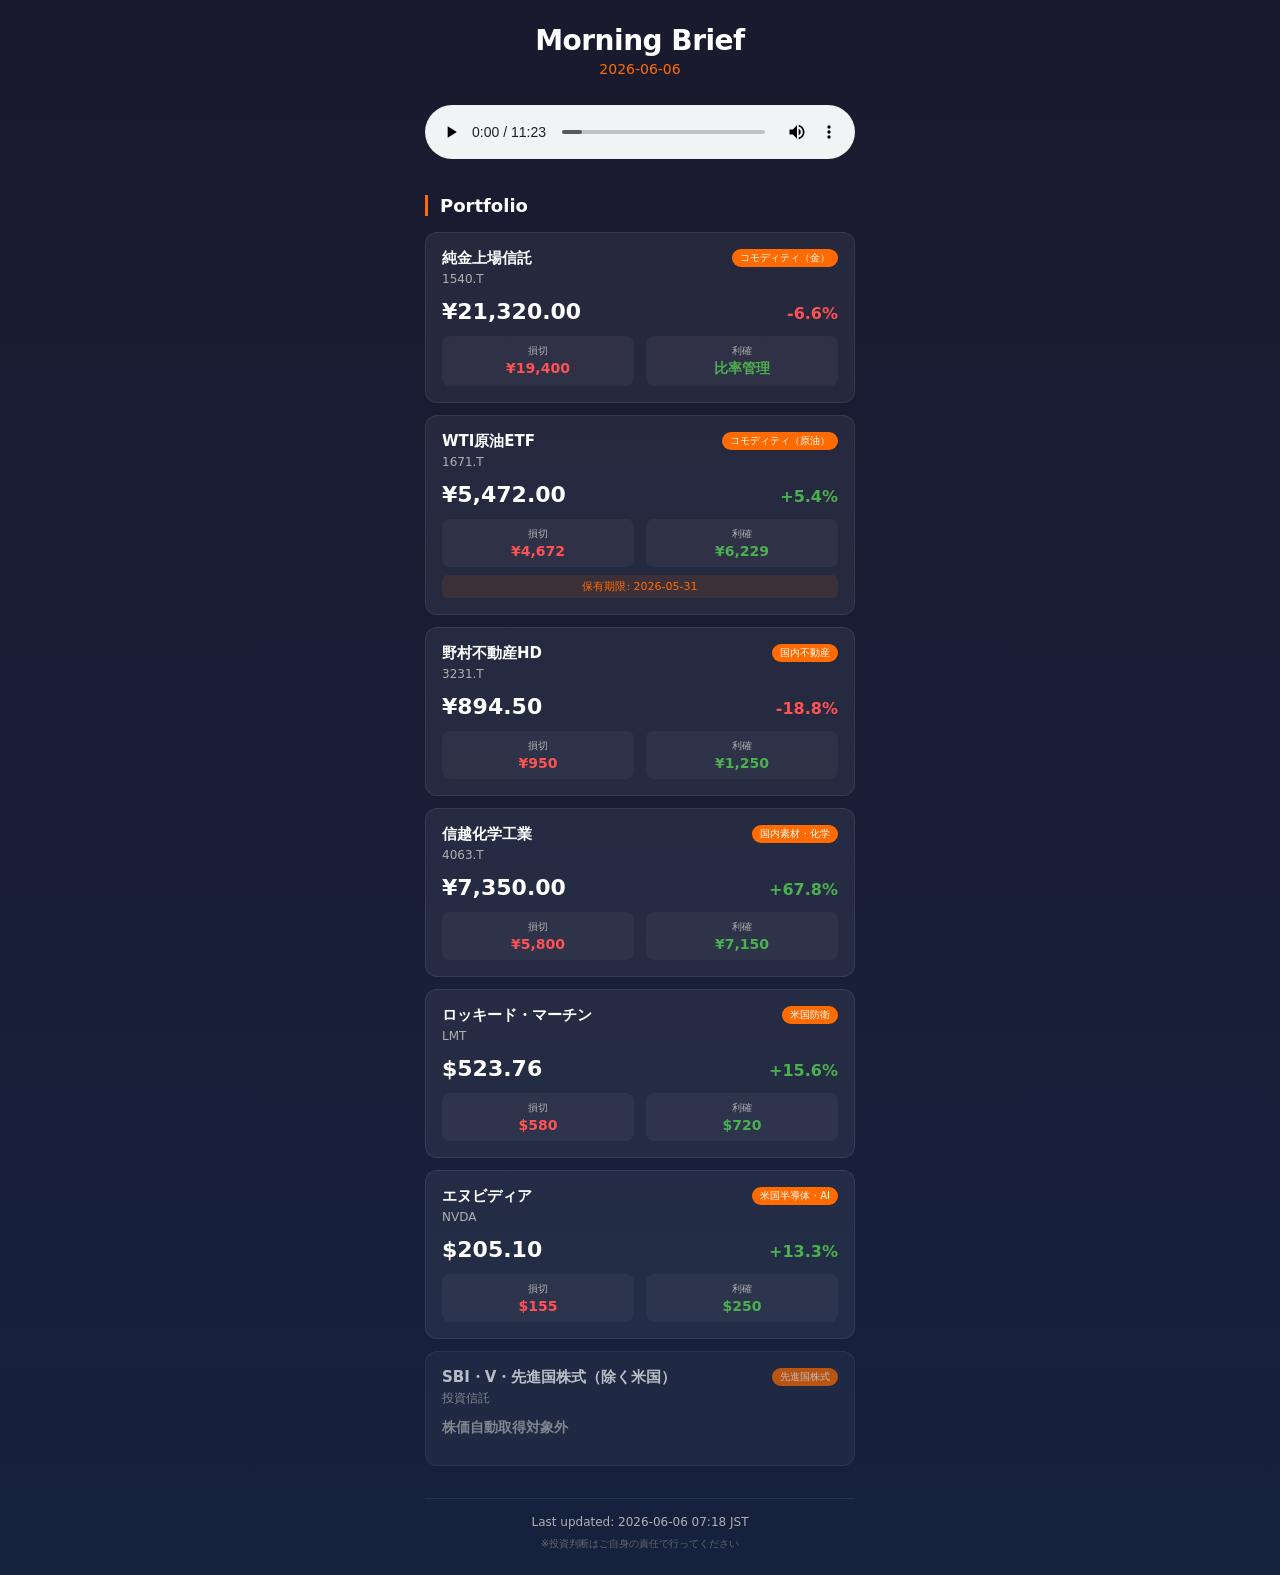
==== docs/index.html @ b2c49608 "🎙️ 2026-06-05 モーニングニュース更新" ====
<!DOCTYPE html>
<html lang="ja">
<head>
<meta charset="UTF-8">
<meta name="viewport" content="width=device-width, initial-scale=1.0, viewport-fit=cover">
<title>Morning Brief - 2026-06-06</title>
<style>
  * { margin:0; padding:0; box-sizing:border-box; }
  body {
    font-family: system-ui, -apple-system, sans-serif;
    background: linear-gradient(180deg, #1A1A2E 0%, #16213E 100%);
    color: #FFFFFF;
    min-height: 100vh;
    padding: env(safe-area-inset-top) 16px env(safe-area-inset-bottom) 16px;
  }
  .container { max-width:430px; margin:0 auto; padding:24px 0; }

  /* Header */
  .header { text-align:center; margin-bottom:28px; }
  .header h1 { font-size:28px; font-weight:700; letter-spacing:-0.5px; }
  .header .date { color:#FF6B00; font-size:14px; margin-top:4px; font-weight:500; }

  /* Audio Player */
  .player-section { margin-bottom:32px; }
  .player-section audio { width:100%; border-radius:12px; }

  /* Portfolio Section */
  .section-title {
    font-size:18px; font-weight:600; margin-bottom:16px;
    padding-left:12px; border-left:3px solid #FF6B00;
  }
  .stock-card {
    background: rgba(255,255,255,0.06);
    border-radius:12px; padding:16px;
    margin-bottom:12px;
    border: 1px solid rgba(255,255,255,0.08);
  }
  .card-header {
    display:flex; justify-content:space-between; align-items:flex-start;
    margin-bottom:12px;
  }
  .stock-name { font-size:15px; font-weight:600; display:block; }
  .ticker { font-size:12px; color:#B0B0B0; }
  .category-badge {
    font-size:10px; background:#FF6B00; color:#fff;
    padding:2px 8px; border-radius:10px; white-space:nowrap;
    font-weight:500;
  }
  .card-body {
    display:flex; justify-content:space-between; align-items:baseline;
    margin-bottom:12px;
  }
  .current-price { font-size:22px; font-weight:700; }
  .pnl { font-size:16px; font-weight:600; }
  .card-lines {
    display:flex; gap:12px;
  }
  .line-item {
    flex:1; background:rgba(255,255,255,0.04);
    border-radius:8px; padding:8px 10px; text-align:center;
  }
  .line-label { display:block; font-size:10px; color:#B0B0B0; margin-bottom:2px; }
  .line-value { display:block; font-size:14px; font-weight:600; }
  .line-value.sl { color:#FF5252; }
  .line-value.tp { color:#4CAF50; }
  .hold-limit {
    margin-top:8px; font-size:11px; color:#FF6B00;
    background:rgba(255,107,0,0.1); border-radius:6px;
    padding:4px 8px; text-align:center;
  }
  .fund-card { opacity:0.7; }

  /* Footer */
  .footer {
    text-align:center; margin-top:32px; padding-top:16px;
    border-top:1px solid rgba(255,255,255,0.08);
  }
  .footer .updated { font-size:12px; color:#B0B0B0; }
  .footer .disclaimer { font-size:10px; color:#666; margin-top:8px; }
</style>
</head>
<body>
<div class="container">
  <div class="header">
    <h1>Morning Brief</h1>
    <div class="date">2026-06-06</div>
  </div>

  <div class="player-section">
    <audio controls preload="metadata">
      <source src="podcast.mp3" type="audio/mpeg">
    </audio>
  </div>

  <div class="section-title">Portfolio</div>
  
        <div class="stock-card">
            <div class="card-header">
                <div>
                    <span class="stock-name">純金上場信託</span>
                    <span class="ticker">1540.T</span>
                </div>
                <span class="category-badge">コモディティ（金）</span>
            </div>
            <div class="card-body">
                <div class="current-price">¥21,320.00</div>
                <div class="pnl" style="color:#FF5252">-6.6%</div>
            </div>
            <div class="card-lines">
                <div class="line-item">
                    <span class="line-label">損切</span>
                    <span class="line-value sl">¥19,400</span>
                </div>
                <div class="line-item">
                    <span class="line-label">利確</span>
                    <span class="line-value tp">比率管理</span>
                </div>
            </div>
            
        </div>
        
        <div class="stock-card">
            <div class="card-header">
                <div>
                    <span class="stock-name">WTI原油ETF</span>
                    <span class="ticker">1671.T</span>
                </div>
                <span class="category-badge">コモディティ（原油）</span>
            </div>
            <div class="card-body">
                <div class="current-price">¥5,472.00</div>
                <div class="pnl" style="color:#4CAF50">+5.4%</div>
            </div>
            <div class="card-lines">
                <div class="line-item">
                    <span class="line-label">損切</span>
                    <span class="line-value sl">¥4,672</span>
                </div>
                <div class="line-item">
                    <span class="line-label">利確</span>
                    <span class="line-value tp">¥6,229</span>
                </div>
            </div>
            <div class="hold-limit">保有期限: 2026-05-31</div>
        </div>
        
        <div class="stock-card">
            <div class="card-header">
                <div>
                    <span class="stock-name">野村不動産HD</span>
                    <span class="ticker">3231.T</span>
                </div>
                <span class="category-badge">国内不動産</span>
            </div>
            <div class="card-body">
                <div class="current-price">¥894.50</div>
                <div class="pnl" style="color:#FF5252">-18.8%</div>
            </div>
            <div class="card-lines">
                <div class="line-item">
                    <span class="line-label">損切</span>
                    <span class="line-value sl">¥950</span>
                </div>
                <div class="line-item">
                    <span class="line-label">利確</span>
                    <span class="line-value tp">¥1,250</span>
                </div>
            </div>
            
        </div>
        
        <div class="stock-card">
            <div class="card-header">
                <div>
                    <span class="stock-name">信越化学工業</span>
                    <span class="ticker">4063.T</span>
                </div>
                <span class="category-badge">国内素材・化学</span>
            </div>
            <div class="card-body">
                <div class="current-price">¥7,350.00</div>
                <div class="pnl" style="color:#4CAF50">+67.8%</div>
            </div>
            <div class="card-lines">
                <div class="line-item">
                    <span class="line-label">損切</span>
                    <span class="line-value sl">¥5,800</span>
                </div>
                <div class="line-item">
                    <span class="line-label">利確</span>
                    <span class="line-value tp">¥7,150</span>
                </div>
            </div>
            
        </div>
        
        <div class="stock-card">
            <div class="card-header">
                <div>
                    <span class="stock-name">ロッキード・マーチン</span>
                    <span class="ticker">LMT</span>
                </div>
                <span class="category-badge">米国防衛</span>
            </div>
            <div class="card-body">
                <div class="current-price">$523.76</div>
                <div class="pnl" style="color:#4CAF50">+15.6%</div>
            </div>
            <div class="card-lines">
                <div class="line-item">
                    <span class="line-label">損切</span>
                    <span class="line-value sl">$580</span>
                </div>
                <div class="line-item">
                    <span class="line-label">利確</span>
                    <span class="line-value tp">$720</span>
                </div>
            </div>
            
        </div>
        
        <div class="stock-card">
            <div class="card-header">
                <div>
                    <span class="stock-name">エヌビディア</span>
                    <span class="ticker">NVDA</span>
                </div>
                <span class="category-badge">米国半導体・AI</span>
            </div>
            <div class="card-body">
                <div class="current-price">$205.10</div>
                <div class="pnl" style="color:#4CAF50">+13.3%</div>
            </div>
            <div class="card-lines">
                <div class="line-item">
                    <span class="line-label">損切</span>
                    <span class="line-value sl">$155</span>
                </div>
                <div class="line-item">
                    <span class="line-label">利確</span>
                    <span class="line-value tp">$250</span>
                </div>
            </div>
            
        </div>
        
        <div class="stock-card fund-card">
            <div class="card-header">
                <div>
                    <span class="stock-name">SBI・V・先進国株式（除く米国）</span>
                    <span class="ticker">投資信託</span>
                </div>
                <span class="category-badge">先進国株式</span>
            </div>
            <div class="card-body">
                <div class="current-price" style="font-size:14px;color:#B0B0B0">株価自動取得対象外</div>
            </div>
        </div>
    

  <div class="footer">
    <div class="updated">Last updated: 2026-06-06 07:18 JST</div>
    <div class="disclaimer">※投資判断はご自身の責任で行ってください</div>
  </div>
</div>
</body>
</html>
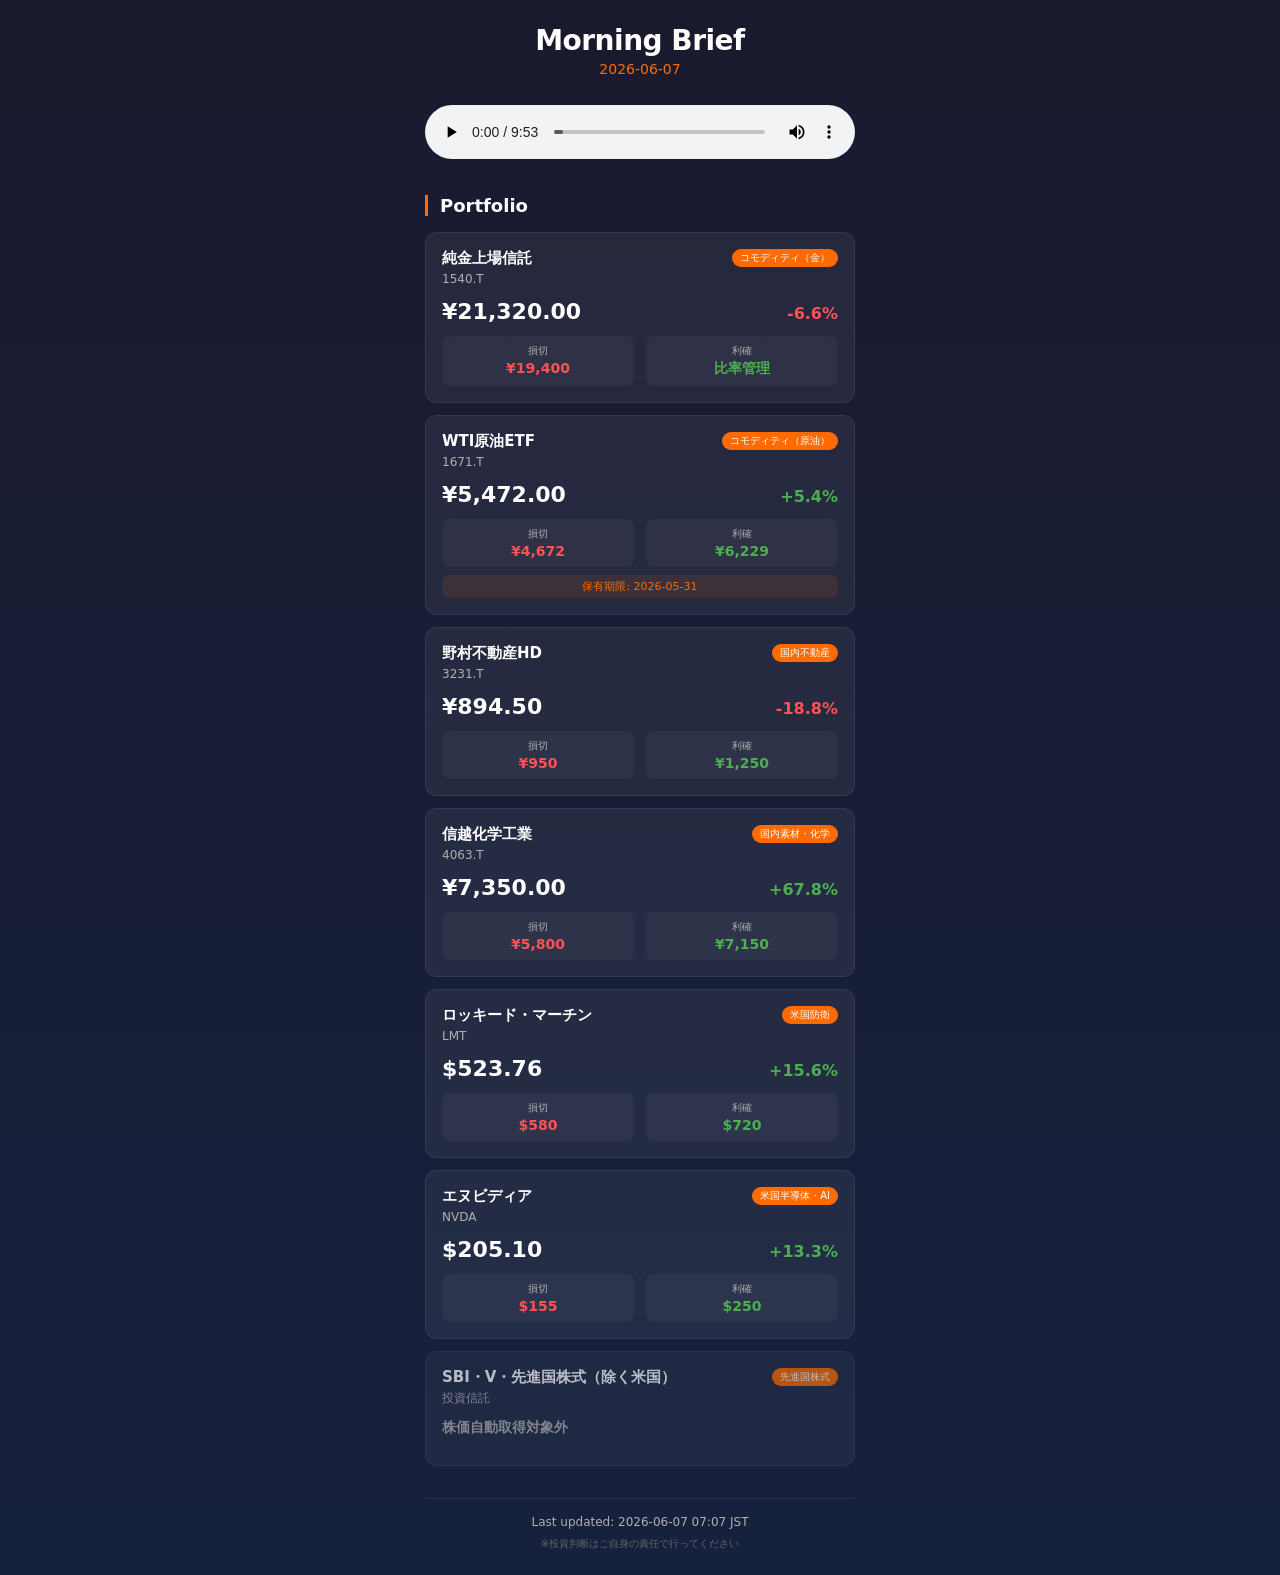
==== commit da9c6d54: "🎙️ 2026-06-06 モーニングニュース更新" ====
--- a/docs/index.html
+++ b/docs/index.html
@@ -3,7 +3,7 @@
 <head>
 <meta charset="UTF-8">
 <meta name="viewport" content="width=device-width, initial-scale=1.0, viewport-fit=cover">
-<title>Morning Brief - 2026-06-06</title>
+<title>Morning Brief - 2026-06-07</title>
 <style>
   * { margin:0; padding:0; box-sizing:border-box; }
   body {
@@ -83,7 +83,7 @@
 <div class="container">
   <div class="header">
     <h1>Morning Brief</h1>
-    <div class="date">2026-06-06</div>
+    <div class="date">2026-06-07</div>
   </div>
 
   <div class="player-section">
@@ -259,7 +259,7 @@
     
 
   <div class="footer">
-    <div class="updated">Last updated: 2026-06-06 07:18 JST</div>
+    <div class="updated">Last updated: 2026-06-07 07:07 JST</div>
     <div class="disclaimer">※投資判断はご自身の責任で行ってください</div>
   </div>
 </div>
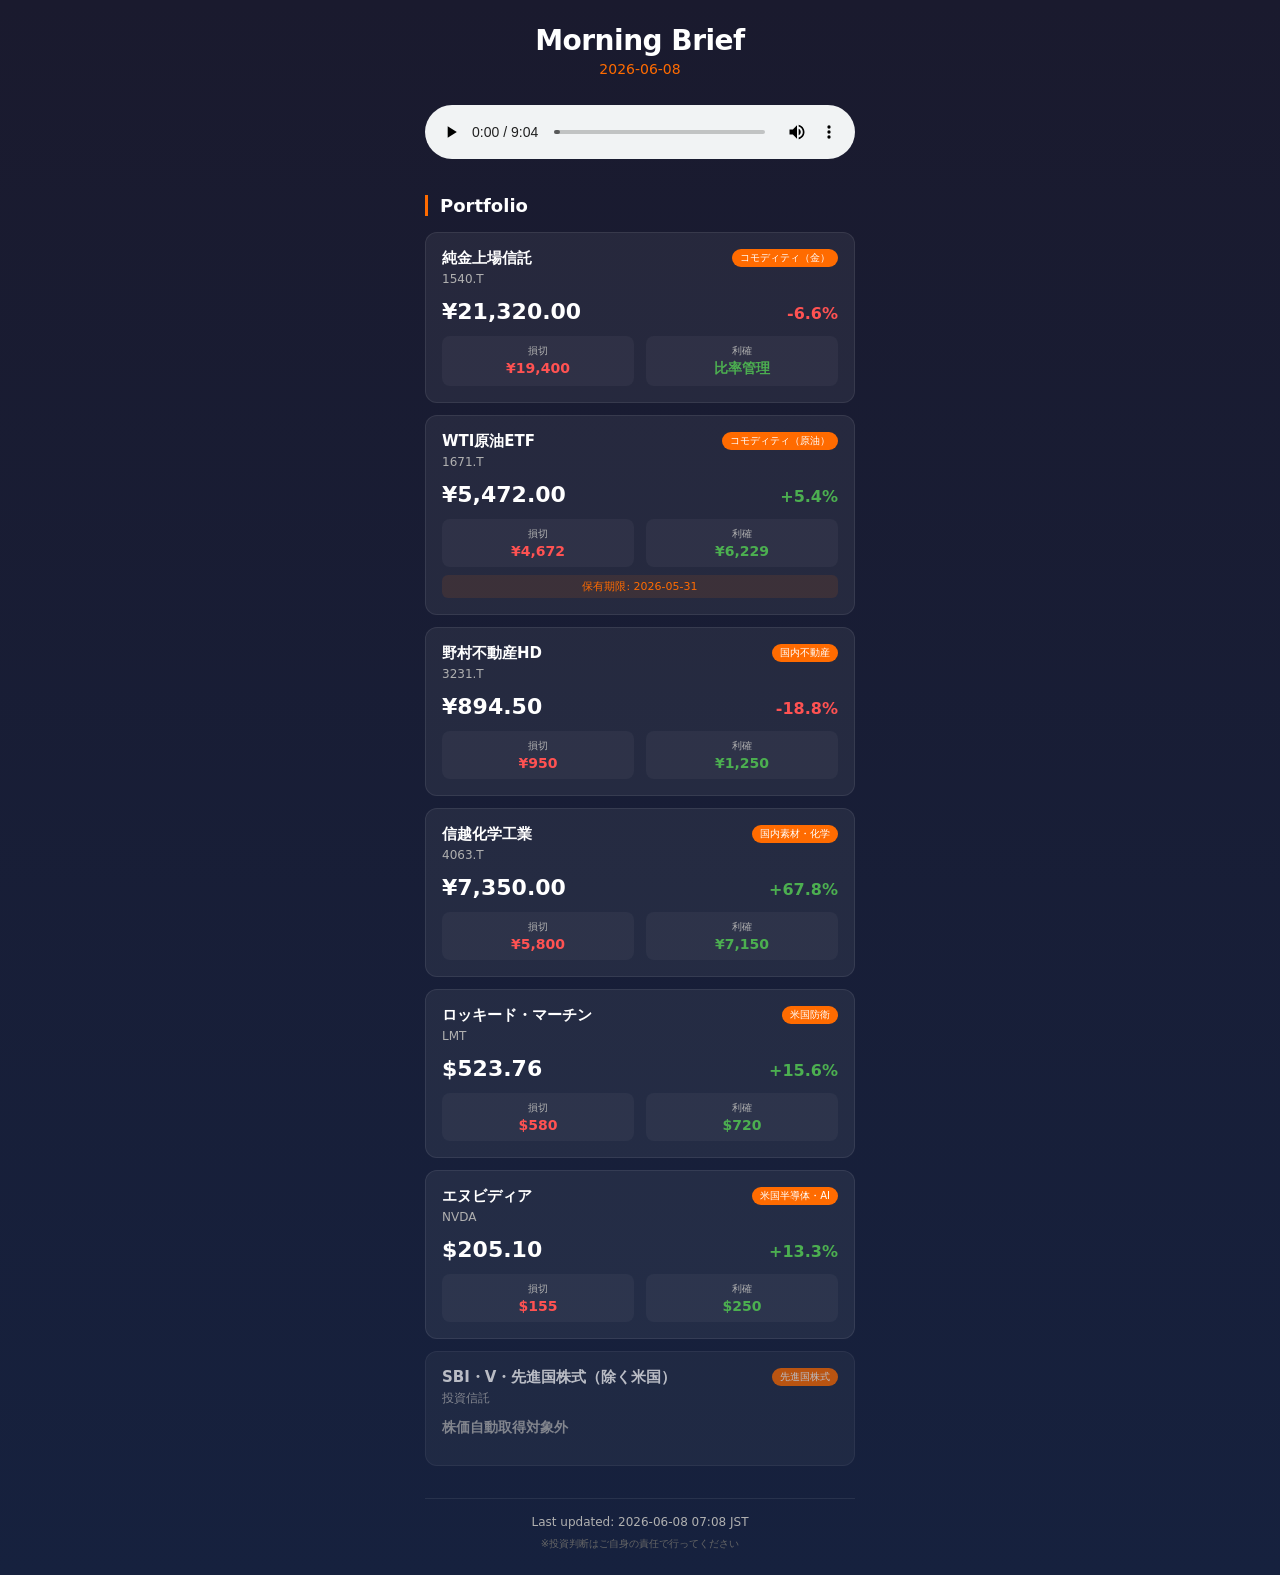
==== commit fb39288a: "🎙️ 2026-06-07 モーニングニュース更新" ====
--- a/docs/index.html
+++ b/docs/index.html
@@ -3,7 +3,7 @@
 <head>
 <meta charset="UTF-8">
 <meta name="viewport" content="width=device-width, initial-scale=1.0, viewport-fit=cover">
-<title>Morning Brief - 2026-06-07</title>
+<title>Morning Brief - 2026-06-08</title>
 <style>
   * { margin:0; padding:0; box-sizing:border-box; }
   body {
@@ -83,7 +83,7 @@
 <div class="container">
   <div class="header">
     <h1>Morning Brief</h1>
-    <div class="date">2026-06-07</div>
+    <div class="date">2026-06-08</div>
   </div>
 
   <div class="player-section">
@@ -259,7 +259,7 @@
     
 
   <div class="footer">
-    <div class="updated">Last updated: 2026-06-07 07:07 JST</div>
+    <div class="updated">Last updated: 2026-06-08 07:08 JST</div>
     <div class="disclaimer">※投資判断はご自身の責任で行ってください</div>
   </div>
 </div>
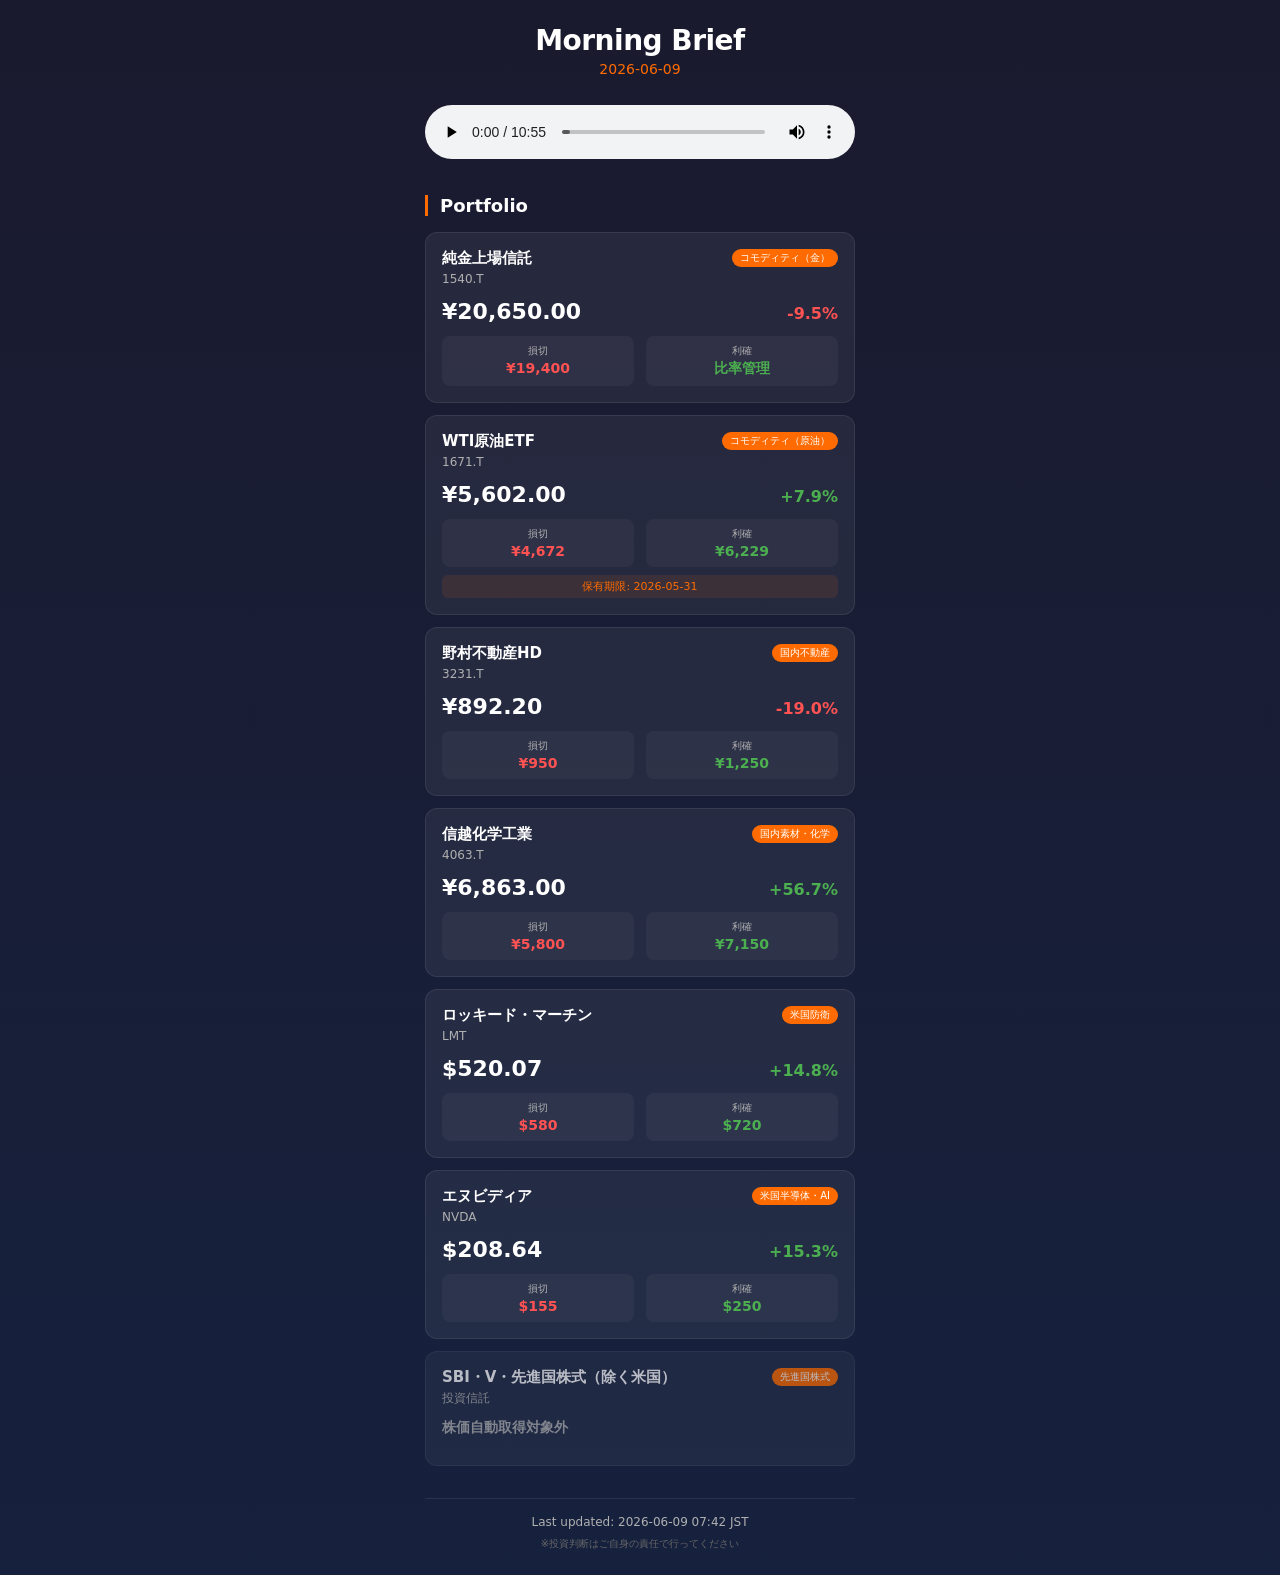
==== commit 26ecada7: "🎙️ 2026-06-08 モーニングニュース更新" ====
--- a/docs/index.html
+++ b/docs/index.html
@@ -3,7 +3,7 @@
 <head>
 <meta charset="UTF-8">
 <meta name="viewport" content="width=device-width, initial-scale=1.0, viewport-fit=cover">
-<title>Morning Brief - 2026-06-08</title>
+<title>Morning Brief - 2026-06-09</title>
 <style>
   * { margin:0; padding:0; box-sizing:border-box; }
   body {
@@ -83,7 +83,7 @@
 <div class="container">
   <div class="header">
     <h1>Morning Brief</h1>
-    <div class="date">2026-06-08</div>
+    <div class="date">2026-06-09</div>
   </div>
 
   <div class="player-section">
@@ -103,8 +103,8 @@
                 <span class="category-badge">コモディティ（金）</span>
             </div>
             <div class="card-body">
-                <div class="current-price">¥21,320.00</div>
-                <div class="pnl" style="color:#FF5252">-6.6%</div>
+                <div class="current-price">¥20,650.00</div>
+                <div class="pnl" style="color:#FF5252">-9.5%</div>
             </div>
             <div class="card-lines">
                 <div class="line-item">
@@ -128,8 +128,8 @@
                 <span class="category-badge">コモディティ（原油）</span>
             </div>
             <div class="card-body">
-                <div class="current-price">¥5,472.00</div>
-                <div class="pnl" style="color:#4CAF50">+5.4%</div>
+                <div class="current-price">¥5,602.00</div>
+                <div class="pnl" style="color:#4CAF50">+7.9%</div>
             </div>
             <div class="card-lines">
                 <div class="line-item">
@@ -153,8 +153,8 @@
                 <span class="category-badge">国内不動産</span>
             </div>
             <div class="card-body">
-                <div class="current-price">¥894.50</div>
-                <div class="pnl" style="color:#FF5252">-18.8%</div>
+                <div class="current-price">¥892.20</div>
+                <div class="pnl" style="color:#FF5252">-19.0%</div>
             </div>
             <div class="card-lines">
                 <div class="line-item">
@@ -178,8 +178,8 @@
                 <span class="category-badge">国内素材・化学</span>
             </div>
             <div class="card-body">
-                <div class="current-price">¥7,350.00</div>
-                <div class="pnl" style="color:#4CAF50">+67.8%</div>
+                <div class="current-price">¥6,863.00</div>
+                <div class="pnl" style="color:#4CAF50">+56.7%</div>
             </div>
             <div class="card-lines">
                 <div class="line-item">
@@ -203,8 +203,8 @@
                 <span class="category-badge">米国防衛</span>
             </div>
             <div class="card-body">
-                <div class="current-price">$523.76</div>
-                <div class="pnl" style="color:#4CAF50">+15.6%</div>
+                <div class="current-price">$520.07</div>
+                <div class="pnl" style="color:#4CAF50">+14.8%</div>
             </div>
             <div class="card-lines">
                 <div class="line-item">
@@ -228,8 +228,8 @@
                 <span class="category-badge">米国半導体・AI</span>
             </div>
             <div class="card-body">
-                <div class="current-price">$205.10</div>
-                <div class="pnl" style="color:#4CAF50">+13.3%</div>
+                <div class="current-price">$208.64</div>
+                <div class="pnl" style="color:#4CAF50">+15.3%</div>
             </div>
             <div class="card-lines">
                 <div class="line-item">
@@ -259,7 +259,7 @@
     
 
   <div class="footer">
-    <div class="updated">Last updated: 2026-06-08 07:08 JST</div>
+    <div class="updated">Last updated: 2026-06-09 07:42 JST</div>
     <div class="disclaimer">※投資判断はご自身の責任で行ってください</div>
   </div>
 </div>
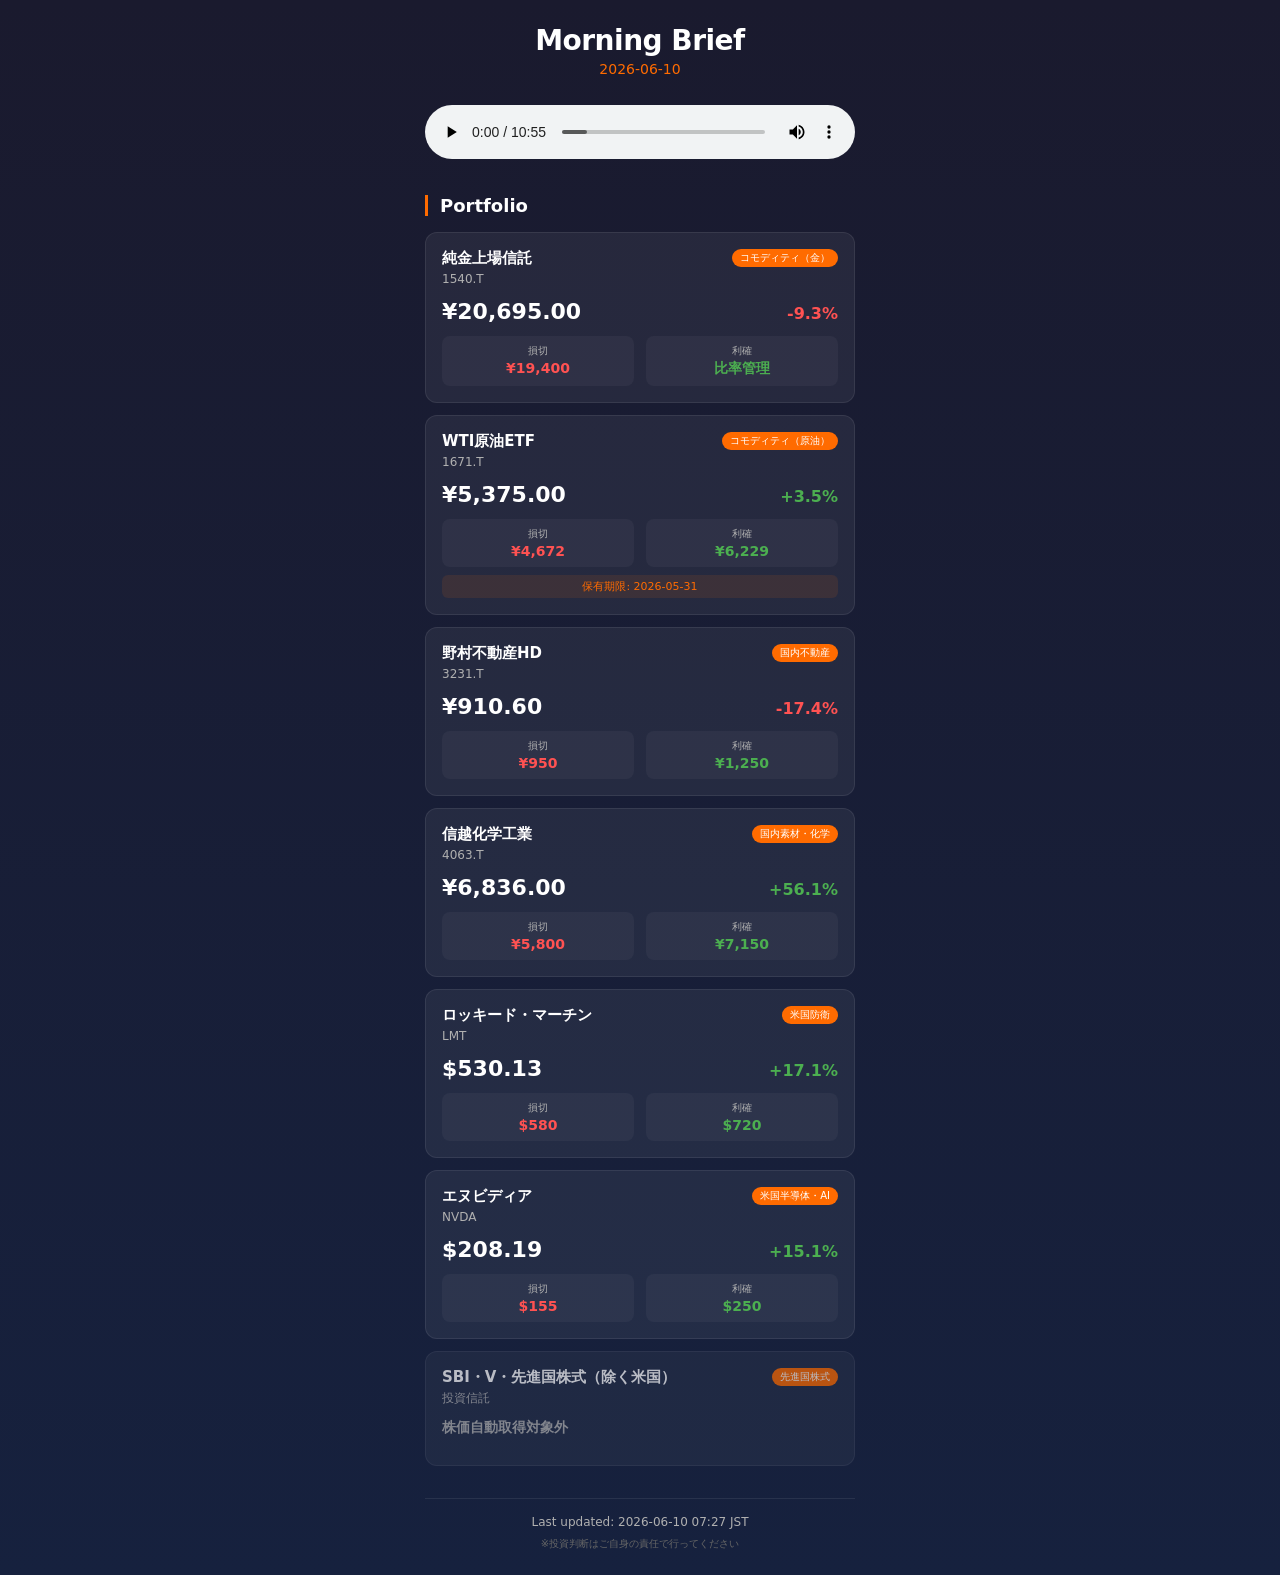
==== commit d1ee382a: "🎙️ 2026-06-09 モーニングニュース更新" ====
--- a/docs/index.html
+++ b/docs/index.html
@@ -3,7 +3,7 @@
 <head>
 <meta charset="UTF-8">
 <meta name="viewport" content="width=device-width, initial-scale=1.0, viewport-fit=cover">
-<title>Morning Brief - 2026-06-09</title>
+<title>Morning Brief - 2026-06-10</title>
 <style>
   * { margin:0; padding:0; box-sizing:border-box; }
   body {
@@ -83,7 +83,7 @@
 <div class="container">
   <div class="header">
     <h1>Morning Brief</h1>
-    <div class="date">2026-06-09</div>
+    <div class="date">2026-06-10</div>
   </div>
 
   <div class="player-section">
@@ -103,8 +103,8 @@
                 <span class="category-badge">コモディティ（金）</span>
             </div>
             <div class="card-body">
-                <div class="current-price">¥20,650.00</div>
-                <div class="pnl" style="color:#FF5252">-9.5%</div>
+                <div class="current-price">¥20,695.00</div>
+                <div class="pnl" style="color:#FF5252">-9.3%</div>
             </div>
             <div class="card-lines">
                 <div class="line-item">
@@ -128,8 +128,8 @@
                 <span class="category-badge">コモディティ（原油）</span>
             </div>
             <div class="card-body">
-                <div class="current-price">¥5,602.00</div>
-                <div class="pnl" style="color:#4CAF50">+7.9%</div>
+                <div class="current-price">¥5,375.00</div>
+                <div class="pnl" style="color:#4CAF50">+3.5%</div>
             </div>
             <div class="card-lines">
                 <div class="line-item">
@@ -153,8 +153,8 @@
                 <span class="category-badge">国内不動産</span>
             </div>
             <div class="card-body">
-                <div class="current-price">¥892.20</div>
-                <div class="pnl" style="color:#FF5252">-19.0%</div>
+                <div class="current-price">¥910.60</div>
+                <div class="pnl" style="color:#FF5252">-17.4%</div>
             </div>
             <div class="card-lines">
                 <div class="line-item">
@@ -178,8 +178,8 @@
                 <span class="category-badge">国内素材・化学</span>
             </div>
             <div class="card-body">
-                <div class="current-price">¥6,863.00</div>
-                <div class="pnl" style="color:#4CAF50">+56.7%</div>
+                <div class="current-price">¥6,836.00</div>
+                <div class="pnl" style="color:#4CAF50">+56.1%</div>
             </div>
             <div class="card-lines">
                 <div class="line-item">
@@ -203,8 +203,8 @@
                 <span class="category-badge">米国防衛</span>
             </div>
             <div class="card-body">
-                <div class="current-price">$520.07</div>
-                <div class="pnl" style="color:#4CAF50">+14.8%</div>
+                <div class="current-price">$530.13</div>
+                <div class="pnl" style="color:#4CAF50">+17.1%</div>
             </div>
             <div class="card-lines">
                 <div class="line-item">
@@ -228,8 +228,8 @@
                 <span class="category-badge">米国半導体・AI</span>
             </div>
             <div class="card-body">
-                <div class="current-price">$208.64</div>
-                <div class="pnl" style="color:#4CAF50">+15.3%</div>
+                <div class="current-price">$208.19</div>
+                <div class="pnl" style="color:#4CAF50">+15.1%</div>
             </div>
             <div class="card-lines">
                 <div class="line-item">
@@ -259,7 +259,7 @@
     
 
   <div class="footer">
-    <div class="updated">Last updated: 2026-06-09 07:42 JST</div>
+    <div class="updated">Last updated: 2026-06-10 07:27 JST</div>
     <div class="disclaimer">※投資判断はご自身の責任で行ってください</div>
   </div>
 </div>
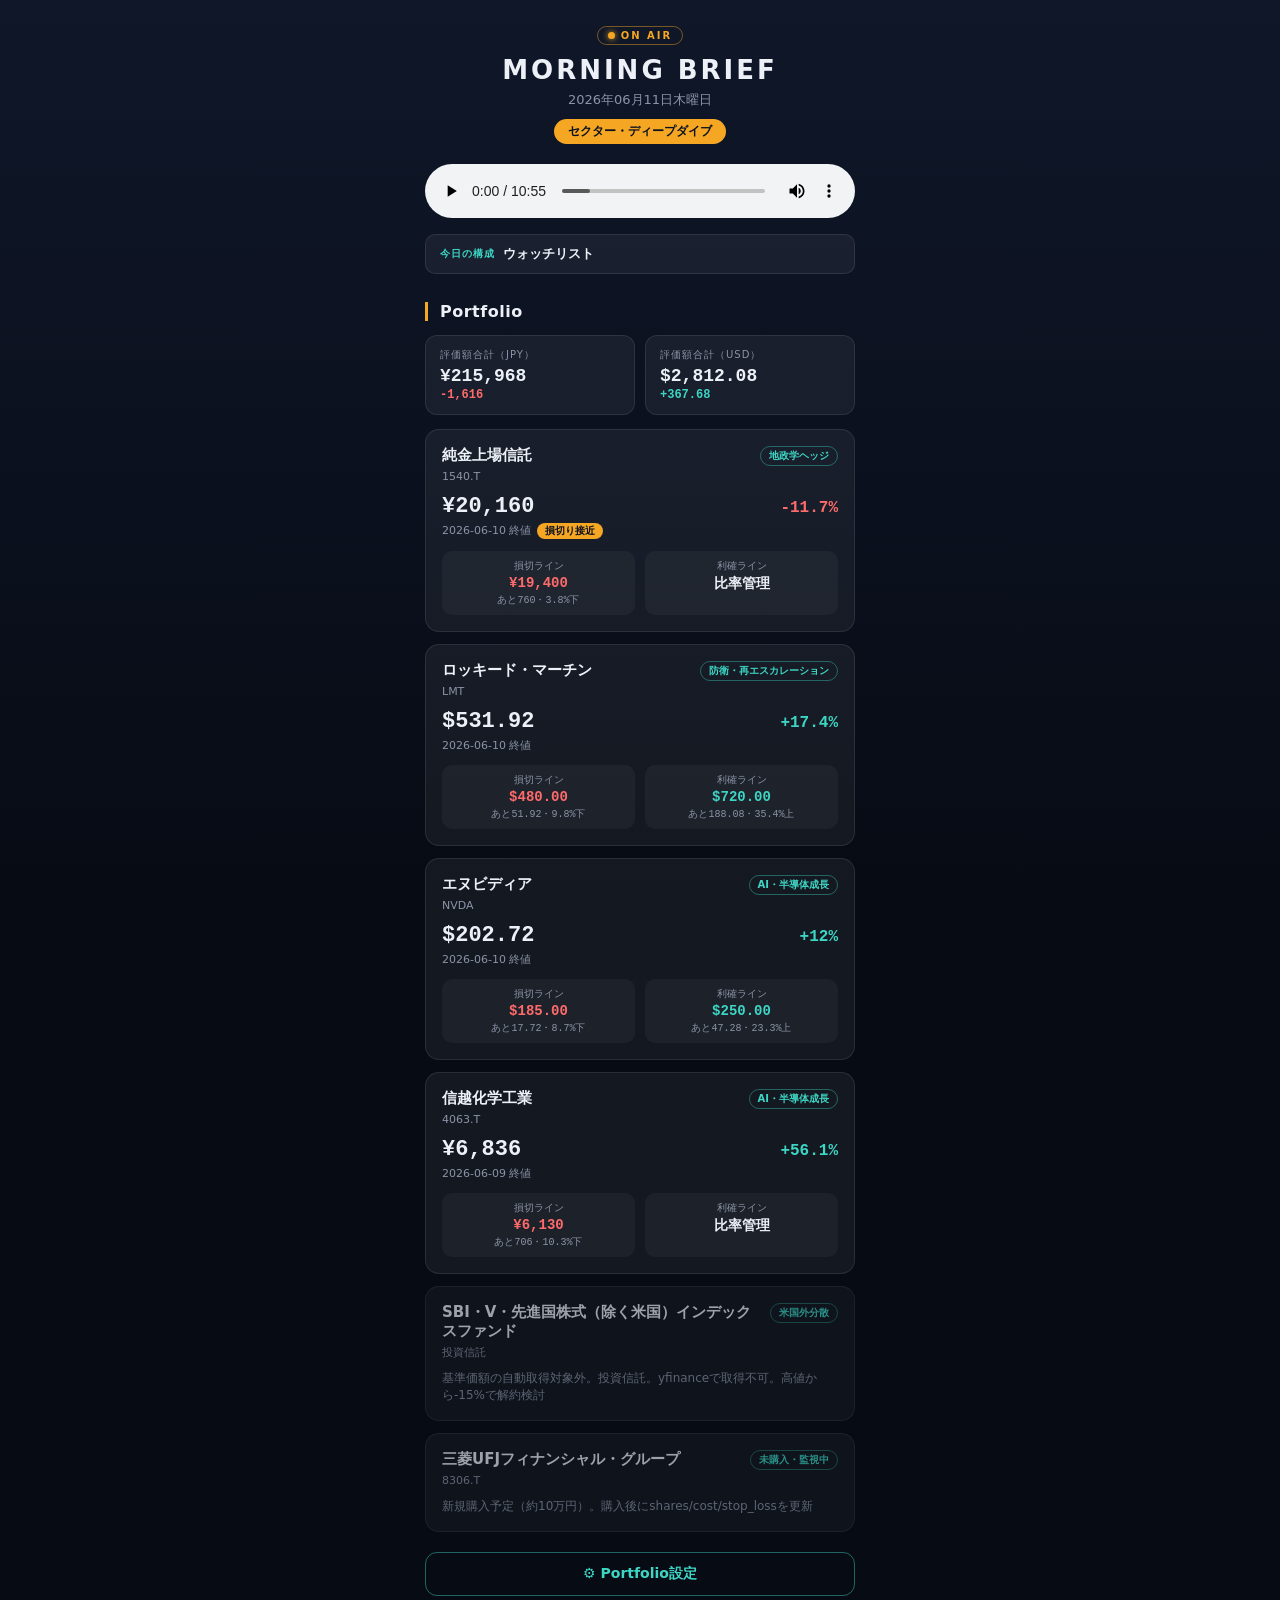
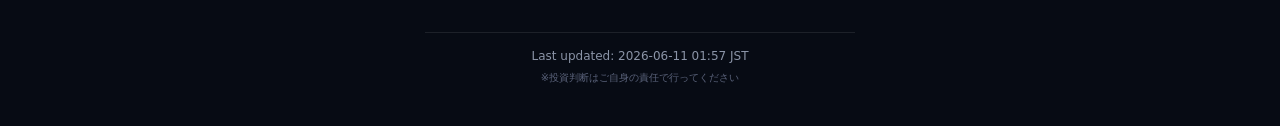
==== commit 7c7bfd99: "v4大規模改修: portfolio.json外部化・価格検証・日替わり構成エンジン・サイト刷新＋編集機能 課題0: ポートフォリオを portfolio.json に外部化（Single Sourc" ====
--- a/docs/index.html
+++ b/docs/index.html
@@ -3,265 +3,40 @@
 <head>
 <meta charset="UTF-8">
 <meta name="viewport" content="width=device-width, initial-scale=1.0, viewport-fit=cover">
-<title>Morning Brief - 2026-06-10</title>
-<style>
-  * { margin:0; padding:0; box-sizing:border-box; }
-  body {
-    font-family: system-ui, -apple-system, sans-serif;
-    background: linear-gradient(180deg, #1A1A2E 0%, #16213E 100%);
-    color: #FFFFFF;
-    min-height: 100vh;
-    padding: env(safe-area-inset-top) 16px env(safe-area-inset-bottom) 16px;
-  }
-  .container { max-width:430px; margin:0 auto; padding:24px 0; }
-
-  /* Header */
-  .header { text-align:center; margin-bottom:28px; }
-  .header h1 { font-size:28px; font-weight:700; letter-spacing:-0.5px; }
-  .header .date { color:#FF6B00; font-size:14px; margin-top:4px; font-weight:500; }
-
-  /* Audio Player */
-  .player-section { margin-bottom:32px; }
-  .player-section audio { width:100%; border-radius:12px; }
-
-  /* Portfolio Section */
-  .section-title {
-    font-size:18px; font-weight:600; margin-bottom:16px;
-    padding-left:12px; border-left:3px solid #FF6B00;
-  }
-  .stock-card {
-    background: rgba(255,255,255,0.06);
-    border-radius:12px; padding:16px;
-    margin-bottom:12px;
-    border: 1px solid rgba(255,255,255,0.08);
-  }
-  .card-header {
-    display:flex; justify-content:space-between; align-items:flex-start;
-    margin-bottom:12px;
-  }
-  .stock-name { font-size:15px; font-weight:600; display:block; }
-  .ticker { font-size:12px; color:#B0B0B0; }
-  .category-badge {
-    font-size:10px; background:#FF6B00; color:#fff;
-    padding:2px 8px; border-radius:10px; white-space:nowrap;
-    font-weight:500;
-  }
-  .card-body {
-    display:flex; justify-content:space-between; align-items:baseline;
-    margin-bottom:12px;
-  }
-  .current-price { font-size:22px; font-weight:700; }
-  .pnl { font-size:16px; font-weight:600; }
-  .card-lines {
-    display:flex; gap:12px;
-  }
-  .line-item {
-    flex:1; background:rgba(255,255,255,0.04);
-    border-radius:8px; padding:8px 10px; text-align:center;
-  }
-  .line-label { display:block; font-size:10px; color:#B0B0B0; margin-bottom:2px; }
-  .line-value { display:block; font-size:14px; font-weight:600; }
-  .line-value.sl { color:#FF5252; }
-  .line-value.tp { color:#4CAF50; }
-  .hold-limit {
-    margin-top:8px; font-size:11px; color:#FF6B00;
-    background:rgba(255,107,0,0.1); border-radius:6px;
-    padding:4px 8px; text-align:center;
-  }
-  .fund-card { opacity:0.7; }
-
-  /* Footer */
-  .footer {
-    text-align:center; margin-top:32px; padding-top:16px;
-    border-top:1px solid rgba(255,255,255,0.08);
-  }
-  .footer .updated { font-size:12px; color:#B0B0B0; }
-  .footer .disclaimer { font-size:10px; color:#666; margin-top:8px; }
-</style>
+<title>Morning Brief</title>
+<link rel="stylesheet" href="style.css">
 </head>
 <body>
 <div class="container">
+
   <div class="header">
+    <div class="onair"><span class="onair-dot"></span>ON AIR</div>
     <h1>Morning Brief</h1>
-    <div class="date">2026-06-10</div>
+    <div class="date" id="date">読み込み中...</div>
+    <div><span class="theme-badge" id="themeBadge"></span></div>
   </div>
 
   <div class="player-section">
-    <audio controls preload="metadata">
-      <source src="podcast.mp3" type="audio/mpeg">
-    </audio>
+    <audio controls preload="metadata" id="player" src="podcast.mp3"></audio>
+  </div>
+
+  <div class="lineup">
+    <span class="label">今日の構成</span>
+    <span class="segment" id="segment">—</span>
   </div>
 
   <div class="section-title">Portfolio</div>
-  
-        <div class="stock-card">
-            <div class="card-header">
-                <div>
-                    <span class="stock-name">純金上場信託</span>
-                    <span class="ticker">1540.T</span>
-                </div>
-                <span class="category-badge">コモディティ（金）</span>
-            </div>
-            <div class="card-body">
-                <div class="current-price">¥20,695.00</div>
-                <div class="pnl" style="color:#FF5252">-9.3%</div>
-            </div>
-            <div class="card-lines">
-                <div class="line-item">
-                    <span class="line-label">損切</span>
-                    <span class="line-value sl">¥19,400</span>
-                </div>
-                <div class="line-item">
-                    <span class="line-label">利確</span>
-                    <span class="line-value tp">比率管理</span>
-                </div>
-            </div>
-            
-        </div>
-        
-        <div class="stock-card">
-            <div class="card-header">
-                <div>
-                    <span class="stock-name">WTI原油ETF</span>
-                    <span class="ticker">1671.T</span>
-                </div>
-                <span class="category-badge">コモディティ（原油）</span>
-            </div>
-            <div class="card-body">
-                <div class="current-price">¥5,375.00</div>
-                <div class="pnl" style="color:#4CAF50">+3.5%</div>
-            </div>
-            <div class="card-lines">
-                <div class="line-item">
-                    <span class="line-label">損切</span>
-                    <span class="line-value sl">¥4,672</span>
-                </div>
-                <div class="line-item">
-                    <span class="line-label">利確</span>
-                    <span class="line-value tp">¥6,229</span>
-                </div>
-            </div>
-            <div class="hold-limit">保有期限: 2026-05-31</div>
-        </div>
-        
-        <div class="stock-card">
-            <div class="card-header">
-                <div>
-                    <span class="stock-name">野村不動産HD</span>
-                    <span class="ticker">3231.T</span>
-                </div>
-                <span class="category-badge">国内不動産</span>
-            </div>
-            <div class="card-body">
-                <div class="current-price">¥910.60</div>
-                <div class="pnl" style="color:#FF5252">-17.4%</div>
-            </div>
-            <div class="card-lines">
-                <div class="line-item">
-                    <span class="line-label">損切</span>
-                    <span class="line-value sl">¥950</span>
-                </div>
-                <div class="line-item">
-                    <span class="line-label">利確</span>
-                    <span class="line-value tp">¥1,250</span>
-                </div>
-            </div>
-            
-        </div>
-        
-        <div class="stock-card">
-            <div class="card-header">
-                <div>
-                    <span class="stock-name">信越化学工業</span>
-                    <span class="ticker">4063.T</span>
-                </div>
-                <span class="category-badge">国内素材・化学</span>
-            </div>
-            <div class="card-body">
-                <div class="current-price">¥6,836.00</div>
-                <div class="pnl" style="color:#4CAF50">+56.1%</div>
-            </div>
-            <div class="card-lines">
-                <div class="line-item">
-                    <span class="line-label">損切</span>
-                    <span class="line-value sl">¥5,800</span>
-                </div>
-                <div class="line-item">
-                    <span class="line-label">利確</span>
-                    <span class="line-value tp">¥7,150</span>
-                </div>
-            </div>
-            
-        </div>
-        
-        <div class="stock-card">
-            <div class="card-header">
-                <div>
-                    <span class="stock-name">ロッキード・マーチン</span>
-                    <span class="ticker">LMT</span>
-                </div>
-                <span class="category-badge">米国防衛</span>
-            </div>
-            <div class="card-body">
-                <div class="current-price">$530.13</div>
-                <div class="pnl" style="color:#4CAF50">+17.1%</div>
-            </div>
-            <div class="card-lines">
-                <div class="line-item">
-                    <span class="line-label">損切</span>
-                    <span class="line-value sl">$580</span>
-                </div>
-                <div class="line-item">
-                    <span class="line-label">利確</span>
-                    <span class="line-value tp">$720</span>
-                </div>
-            </div>
-            
-        </div>
-        
-        <div class="stock-card">
-            <div class="card-header">
-                <div>
-                    <span class="stock-name">エヌビディア</span>
-                    <span class="ticker">NVDA</span>
-                </div>
-                <span class="category-badge">米国半導体・AI</span>
-            </div>
-            <div class="card-body">
-                <div class="current-price">$208.19</div>
-                <div class="pnl" style="color:#4CAF50">+15.1%</div>
-            </div>
-            <div class="card-lines">
-                <div class="line-item">
-                    <span class="line-label">損切</span>
-                    <span class="line-value sl">$155</span>
-                </div>
-                <div class="line-item">
-                    <span class="line-label">利確</span>
-                    <span class="line-value tp">$250</span>
-                </div>
-            </div>
-            
-        </div>
-        
-        <div class="stock-card fund-card">
-            <div class="card-header">
-                <div>
-                    <span class="stock-name">SBI・V・先進国株式（除く米国）</span>
-                    <span class="ticker">投資信託</span>
-                </div>
-                <span class="category-badge">先進国株式</span>
-            </div>
-            <div class="card-body">
-                <div class="current-price" style="font-size:14px;color:#B0B0B0">株価自動取得対象外</div>
-            </div>
-        </div>
-    
+  <div id="summary"></div>
+  <div id="holdings"><div class="fund-note">読み込み中...</div></div>
+
+  <a class="btn" href="settings.html">⚙ Portfolio設定</a>
 
   <div class="footer">
-    <div class="updated">Last updated: 2026-06-10 07:27 JST</div>
+    <div class="updated" id="updated"></div>
     <div class="disclaimer">※投資判断はご自身の責任で行ってください</div>
   </div>
+
 </div>
+<script src="app.js"></script>
 </body>
-</html>+</html>
--- a/docs/style.css
+++ b/docs/style.css
@@ -0,0 +1,191 @@
+/* Morning Brief v4 — 「朝のラジオスタジオ」デザイン */
+:root {
+  --bg-top: #0F1729;
+  --bg-bottom: #070B14;
+  --amber: #F5A623;
+  --teal: #3DD6C4;
+  --coral: #FF6B6B;
+  --text: #EDF1F7;
+  --text-dim: #8B94A7;
+  --card: rgba(255, 255, 255, 0.055);
+  --card-border: rgba(255, 255, 255, 0.09);
+}
+
+* { margin: 0; padding: 0; box-sizing: border-box; }
+
+html { background: var(--bg-bottom); }
+body {
+  font-family: system-ui, -apple-system, "Hiragino Sans", sans-serif;
+  background: linear-gradient(180deg, var(--bg-top) 0%, var(--bg-bottom) 900px);
+  color: var(--text);
+  min-height: 100vh;
+  padding: env(safe-area-inset-top) 16px env(safe-area-inset-bottom) 16px;
+  -webkit-font-smoothing: antialiased;
+}
+
+.container { max-width: 430px; margin: 0 auto; padding: 24px 0 40px; }
+
+.num { font-variant-numeric: tabular-nums; font-family: ui-monospace, "SF Mono", Menlo, monospace; }
+
+/* ===== Header ===== */
+.header { text-align: center; margin-bottom: 8px; }
+.onair {
+  display: inline-flex; align-items: center; gap: 6px;
+  font-size: 10px; font-weight: 700; letter-spacing: 2px;
+  color: var(--amber); text-transform: uppercase;
+  border: 1px solid rgba(245, 166, 35, 0.45);
+  border-radius: 999px; padding: 3px 10px; margin-bottom: 10px;
+}
+.onair-dot {
+  width: 7px; height: 7px; border-radius: 50%;
+  background: var(--amber);
+  box-shadow: 0 0 6px var(--amber);
+  animation: blink 1.6s ease-in-out infinite;
+}
+@keyframes blink {
+  0%, 100% { opacity: 1; }
+  50% { opacity: 0.25; }
+}
+.header h1 {
+  font-size: 26px; font-weight: 800; letter-spacing: 3px;
+  text-transform: uppercase;
+}
+.header .date { color: var(--text-dim); font-size: 13px; margin-top: 6px; }
+.theme-badge {
+  display: inline-block; margin-top: 10px;
+  font-size: 12px; font-weight: 600;
+  color: #0B1020; background: var(--amber);
+  padding: 4px 14px; border-radius: 999px;
+}
+
+/* ===== Player ===== */
+.player-section { margin: 20px 0 12px; }
+.player-section audio { width: 100%; border-radius: 12px; }
+
+/* ===== 今日の構成 ===== */
+.lineup {
+  display: flex; align-items: center; gap: 8px;
+  font-size: 13px; color: var(--text-dim);
+  background: var(--card); border: 1px solid var(--card-border);
+  border-radius: 10px; padding: 10px 14px; margin-bottom: 28px;
+}
+.lineup .label {
+  font-size: 10px; font-weight: 700; color: var(--teal);
+  letter-spacing: 1px; white-space: nowrap;
+}
+.lineup .segment { color: var(--text); font-weight: 600; }
+
+/* ===== Sections ===== */
+.section-title {
+  font-size: 16px; font-weight: 700; margin: 28px 0 14px;
+  padding-left: 12px; border-left: 3px solid var(--amber);
+  letter-spacing: 0.5px;
+}
+
+/* ===== Summary cards ===== */
+.summary-row { display: flex; gap: 10px; margin-bottom: 14px; }
+.summary-card {
+  flex: 1; background: var(--card); border: 1px solid var(--card-border);
+  border-radius: 12px; padding: 12px 14px;
+}
+.summary-card .label { font-size: 10px; color: var(--text-dim); letter-spacing: 1px; margin-bottom: 4px; }
+.summary-card .value { font-size: 18px; font-weight: 700; }
+.summary-card .sub { font-size: 12px; margin-top: 2px; font-weight: 600; }
+
+/* ===== Stock cards ===== */
+.stock-card {
+  background: var(--card); border: 1px solid var(--card-border);
+  border-radius: 14px; padding: 16px; margin-bottom: 12px;
+}
+.card-header { display: flex; justify-content: space-between; align-items: flex-start; gap: 8px; margin-bottom: 10px; }
+.stock-name { font-size: 15px; font-weight: 700; display: block; }
+.ticker { font-size: 11px; color: var(--text-dim); }
+.thesis-tag {
+  font-size: 10px; font-weight: 600; white-space: nowrap;
+  color: var(--teal); border: 1px solid rgba(61, 214, 196, 0.4);
+  padding: 2px 8px; border-radius: 999px;
+}
+.card-body { display: flex; justify-content: space-between; align-items: baseline; margin-bottom: 4px; }
+.current-price { font-size: 22px; font-weight: 700; }
+.pnl { font-size: 16px; font-weight: 700; }
+.pos { color: var(--teal); }
+.neg { color: var(--coral); }
+.as-of { font-size: 11px; color: var(--text-dim); margin-bottom: 12px; }
+.stale-badge {
+  display: inline-block; font-size: 10px; font-weight: 700;
+  color: #0B1020; background: var(--coral);
+  padding: 1px 8px; border-radius: 999px; margin-left: 6px;
+}
+.alert-badge {
+  display: inline-block; font-size: 10px; font-weight: 700;
+  color: #0B1020; background: var(--amber);
+  padding: 1px 8px; border-radius: 999px; margin-left: 6px;
+}
+.card-lines { display: flex; gap: 10px; }
+.line-item {
+  flex: 1; background: rgba(255, 255, 255, 0.04);
+  border-radius: 10px; padding: 8px 10px; text-align: center;
+}
+.line-label { display: block; font-size: 10px; color: var(--text-dim); margin-bottom: 2px; }
+.line-value { display: block; font-size: 14px; font-weight: 700; }
+.line-gap { display: block; font-size: 10px; color: var(--text-dim); margin-top: 2px; }
+.line-value.sl { color: var(--coral); }
+.line-value.tp { color: var(--teal); }
+.fund-card, .excluded-card { opacity: 0.65; }
+.fund-note { font-size: 12px; color: var(--text-dim); }
+
+/* ===== Settings link / buttons ===== */
+.btn {
+  display: inline-block; width: 100%; text-align: center;
+  background: transparent; color: var(--teal);
+  border: 1px solid rgba(61, 214, 196, 0.45); border-radius: 12px;
+  padding: 12px; font-size: 14px; font-weight: 600;
+  text-decoration: none; cursor: pointer; margin-top: 8px;
+}
+.btn.primary { background: var(--amber); color: #0B1020; border-color: var(--amber); }
+.btn.danger { color: var(--coral); border-color: rgba(255, 107, 107, 0.45); }
+.btn.small { width: auto; padding: 6px 14px; font-size: 12px; margin-top: 0; }
+
+/* ===== Settings form ===== */
+.form-card {
+  background: var(--card); border: 1px solid var(--card-border);
+  border-radius: 14px; padding: 16px; margin-bottom: 14px;
+}
+.form-row { margin-bottom: 12px; }
+.form-row label { display: block; font-size: 11px; color: var(--text-dim); margin-bottom: 4px; }
+.form-row input, .form-row select, .form-row textarea {
+  width: 100%; background: rgba(255, 255, 255, 0.06);
+  border: 1px solid var(--card-border); border-radius: 8px;
+  color: var(--text); font-size: 14px; padding: 9px 10px;
+}
+.form-row input:focus, .form-row select:focus, .form-row textarea:focus {
+  outline: none; border-color: var(--teal);
+}
+.form-grid { display: grid; grid-template-columns: 1fr 1fr; gap: 10px; }
+.form-error { color: var(--coral); font-size: 12px; margin-top: 4px; }
+.card-actions { display: flex; gap: 8px; justify-content: flex-end; margin-top: 8px; }
+.holding-meta { font-size: 12px; color: var(--text-dim); margin-top: 4px; }
+
+.notice {
+  font-size: 12px; color: var(--text-dim); line-height: 1.6;
+  background: rgba(245, 166, 35, 0.08); border: 1px solid rgba(245, 166, 35, 0.25);
+  border-radius: 10px; padding: 10px 12px; margin-bottom: 14px;
+}
+.notice strong { color: var(--amber); }
+.status-msg { font-size: 13px; margin: 10px 0; min-height: 18px; }
+.status-msg.ok { color: var(--teal); }
+.status-msg.err { color: var(--coral); }
+
+textarea.json-out {
+  font-family: ui-monospace, Menlo, monospace; font-size: 11px;
+  min-height: 220px; white-space: pre;
+}
+
+/* ===== Footer ===== */
+.footer {
+  text-align: center; margin-top: 36px; padding-top: 16px;
+  border-top: 1px solid var(--card-border);
+}
+.footer .updated { font-size: 12px; color: var(--text-dim); }
+.footer .disclaimer { font-size: 10px; color: #5A627A; margin-top: 8px; }
+.footer a { color: var(--teal); text-decoration: none; }
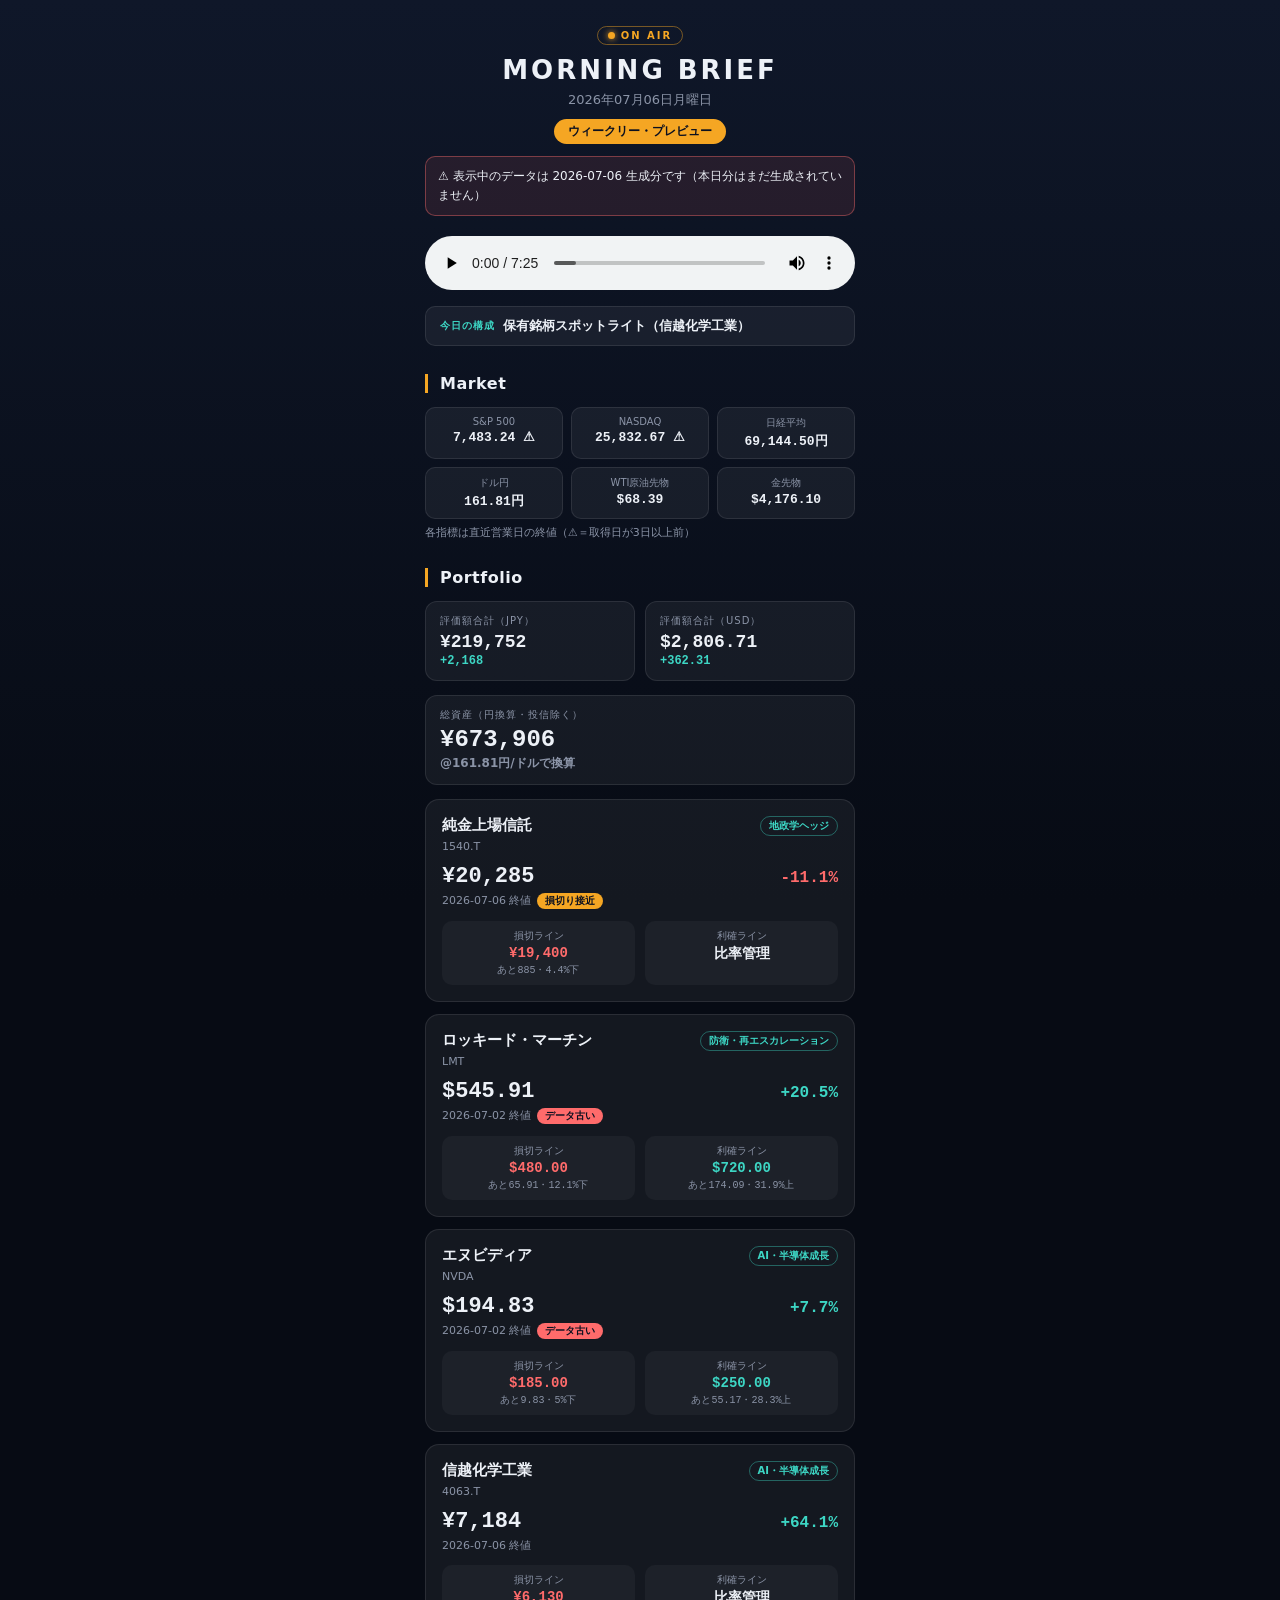
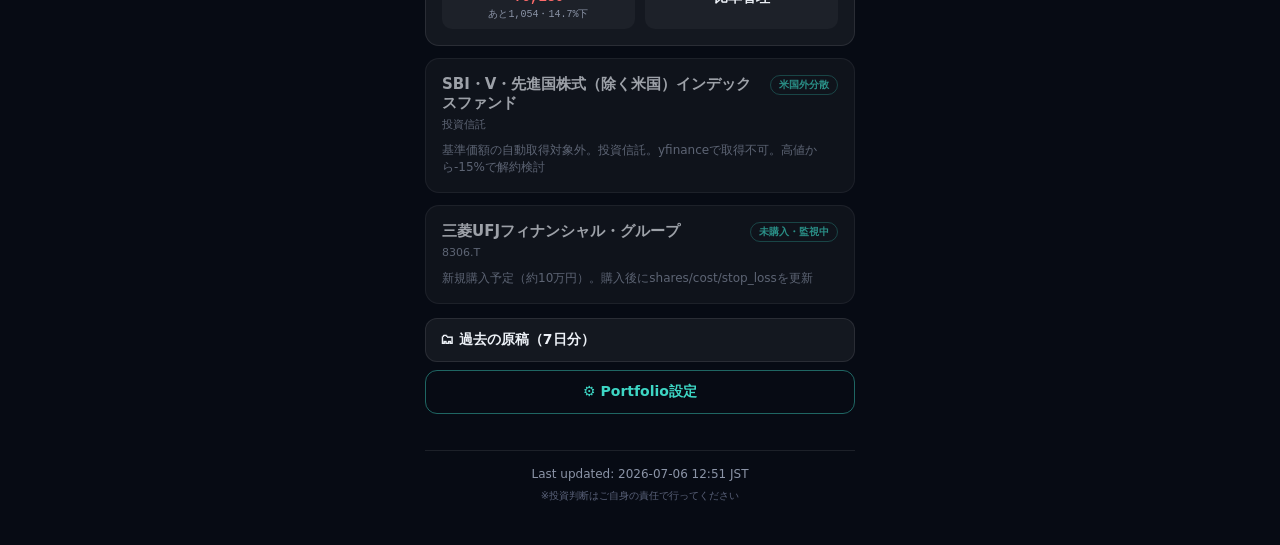
==== commit 03b495dc: "v4.1 使いやすさ改善: リトライ堅牢化・失敗の可視化と復旧手段・サイト機能追加 技術面（前回の生成失敗 #125 の再発対策） - Gemini 503（過負荷）を待機リトライに変更（従来は即座に" ====
--- a/docs/index.html
+++ b/docs/index.html
@@ -3,6 +3,10 @@
 <head>
 <meta charset="UTF-8">
 <meta name="viewport" content="width=device-width, initial-scale=1.0, viewport-fit=cover">
+<meta name="theme-color" content="#0F1729">
+<meta name="apple-mobile-web-app-capable" content="yes">
+<meta name="apple-mobile-web-app-status-bar-style" content="black-translucent">
+<meta name="apple-mobile-web-app-title" content="Morning Brief">
 <title>Morning Brief</title>
 <link rel="stylesheet" href="style.css">
 </head>
@@ -16,6 +20,8 @@
     <div><span class="theme-badge" id="themeBadge"></span></div>
   </div>
 
+  <div id="notice"></div>
+
   <div class="player-section">
     <audio controls preload="metadata" id="player" src="podcast.mp3"></audio>
   </div>
@@ -25,9 +31,14 @@
     <span class="segment" id="segment">—</span>
   </div>
 
+  <div id="market"></div>
+
   <div class="section-title">Portfolio</div>
   <div id="summary"></div>
   <div id="holdings"><div class="fund-note">読み込み中...</div></div>
+
+  <div id="scriptBox"></div>
+  <div id="archive"></div>
 
   <a class="btn" href="settings.html">⚙ Portfolio設定</a>
 
--- a/docs/style.css
+++ b/docs/style.css
@@ -171,6 +171,48 @@
   background: rgba(245, 166, 35, 0.08); border: 1px solid rgba(245, 166, 35, 0.25);
   border-radius: 10px; padding: 10px 12px; margin-bottom: 14px;
 }
+.notice.warn {
+  color: var(--text); border-color: rgba(255, 107, 107, 0.4);
+  background: rgba(255, 107, 107, 0.1); margin-top: 12px;
+}
+
+/* ===== Market chips ===== */
+.market-row {
+  display: grid; grid-template-columns: 1fr 1fr 1fr; gap: 8px;
+}
+.market-chip {
+  background: var(--card); border: 1px solid var(--card-border);
+  border-radius: 10px; padding: 8px 10px; text-align: center;
+}
+.chip-label { display: block; font-size: 10px; color: var(--text-dim); margin-bottom: 2px; white-space: nowrap; }
+.chip-value { display: block; font-size: 13px; font-weight: 700; white-space: nowrap; }
+
+/* ===== Summary wide card ===== */
+.summary-card.wide { flex: none; width: 100%; margin-bottom: 14px; }
+.summary-card.wide .value { font-size: 24px; }
+
+/* ===== Script reader / archive ===== */
+.script-details {
+  background: var(--card); border: 1px solid var(--card-border);
+  border-radius: 12px; margin-top: 14px; overflow: hidden;
+}
+.script-details summary {
+  padding: 12px 14px; font-size: 14px; font-weight: 600;
+  cursor: pointer; list-style: none;
+}
+.script-details summary::-webkit-details-marker { display: none; }
+.script-details[open] summary { border-bottom: 1px solid var(--card-border); }
+.script-text {
+  padding: 14px; font-size: 13px; line-height: 1.9;
+  white-space: pre-wrap; color: var(--text);
+  max-height: 60vh; overflow-y: auto;
+}
+.archive-list { padding: 10px 14px; display: flex; flex-wrap: wrap; gap: 8px; }
+.archive-link {
+  font-size: 12px; font-weight: 600; color: var(--teal);
+  border: 1px solid rgba(61, 214, 196, 0.4); border-radius: 999px;
+  padding: 4px 12px; text-decoration: none;
+}
 .notice strong { color: var(--amber); }
 .status-msg { font-size: 13px; margin: 10px 0; min-height: 18px; }
 .status-msg.ok { color: var(--teal); }
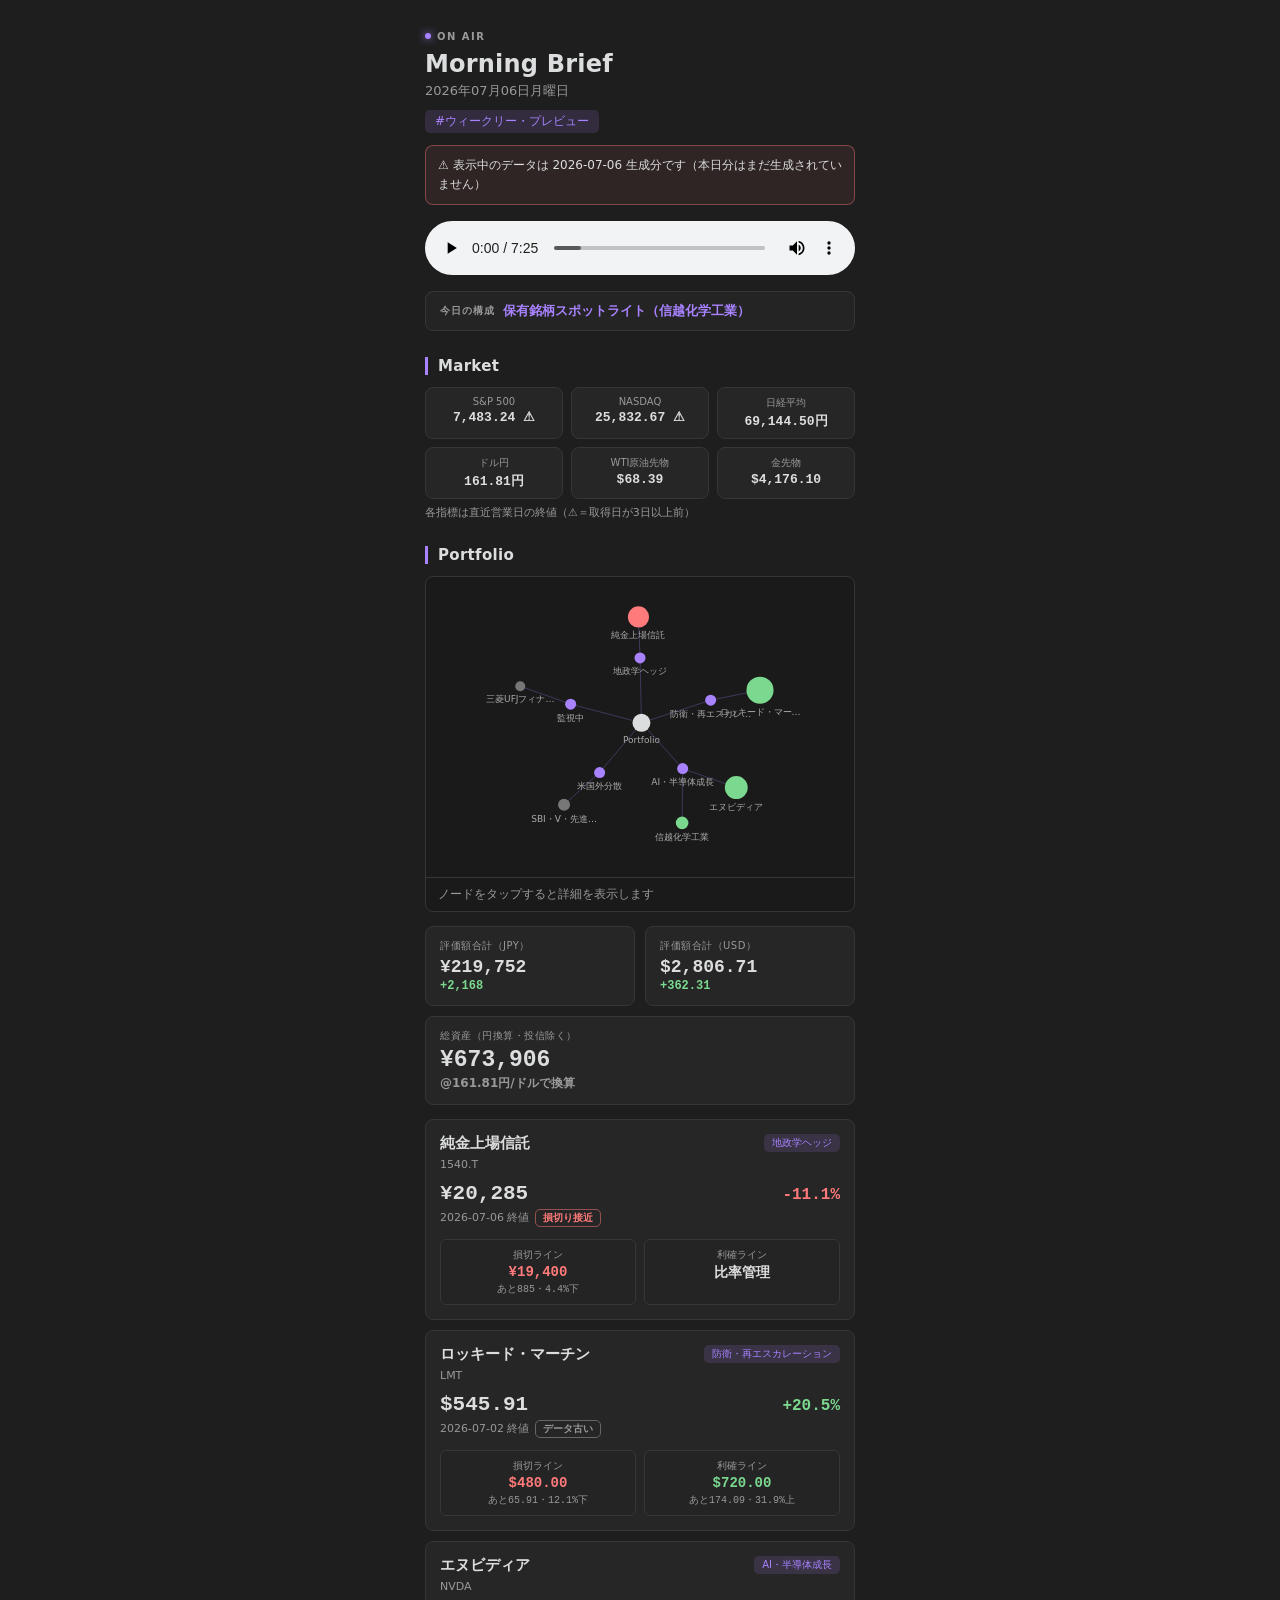
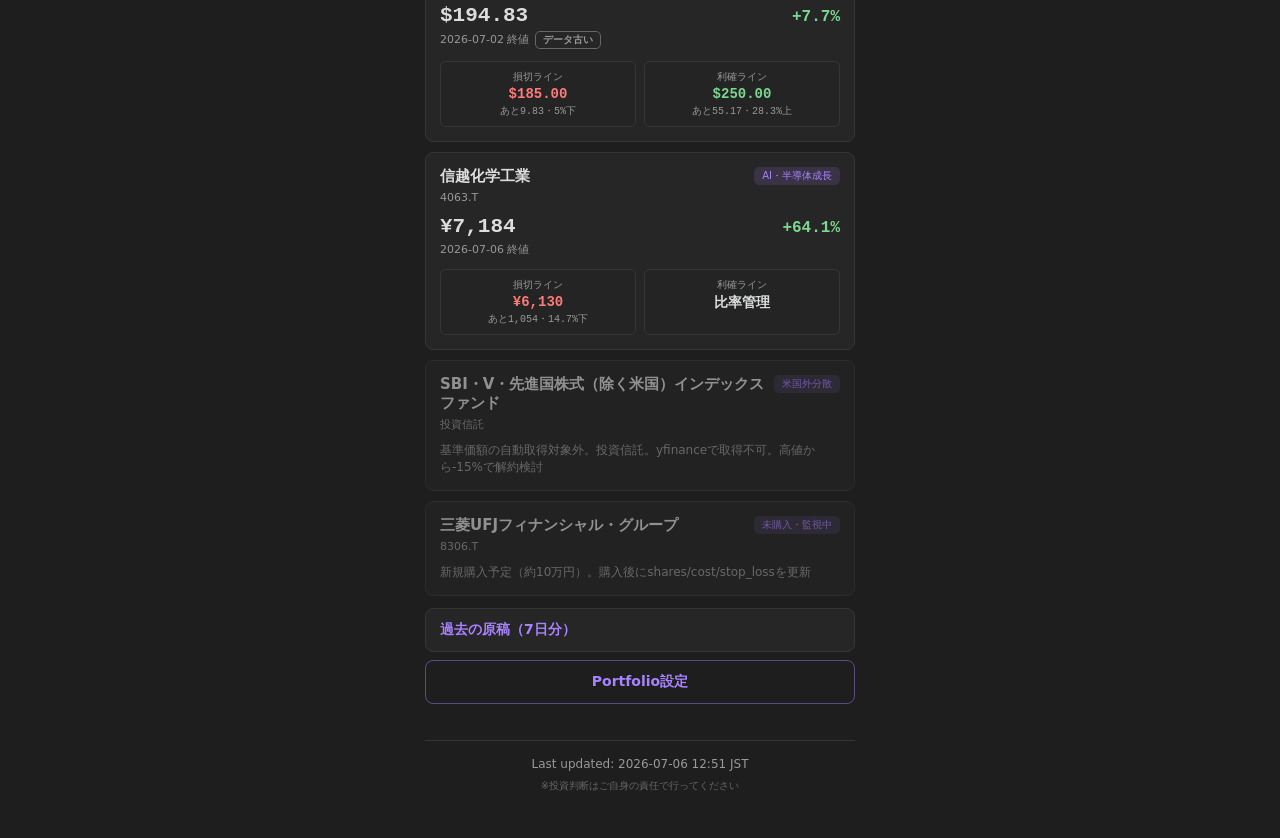
==== commit cb480db0: "v4.2: TTS読み間違い対策・設定反映のUX修正・Obsidianグラフビュー風デザイン 読み上げ品質（日本語の誤読対策） - normalize_for_tts() を追加し音声合成前に正規化（" ====
--- a/docs/index.html
+++ b/docs/index.html
@@ -3,7 +3,7 @@
 <head>
 <meta charset="UTF-8">
 <meta name="viewport" content="width=device-width, initial-scale=1.0, viewport-fit=cover">
-<meta name="theme-color" content="#0F1729">
+<meta name="theme-color" content="#1E1E1E">
 <meta name="apple-mobile-web-app-capable" content="yes">
 <meta name="apple-mobile-web-app-status-bar-style" content="black-translucent">
 <meta name="apple-mobile-web-app-title" content="Morning Brief">
@@ -34,13 +34,17 @@
   <div id="market"></div>
 
   <div class="section-title">Portfolio</div>
+  <div class="graph-card" id="graphCard">
+    <canvas id="graph"></canvas>
+    <div class="graph-info" id="graphInfo">ノードをタップすると詳細を表示します</div>
+  </div>
   <div id="summary"></div>
   <div id="holdings"><div class="fund-note">読み込み中...</div></div>
 
   <div id="scriptBox"></div>
   <div id="archive"></div>
 
-  <a class="btn" href="settings.html">⚙ Portfolio設定</a>
+  <a class="btn" href="settings.html">Portfolio設定</a>
 
   <div class="footer">
     <div class="updated" id="updated"></div>
--- a/docs/style.css
+++ b/docs/style.css
@@ -1,22 +1,24 @@
-/* Morning Brief v4 — 「朝のラジオスタジオ」デザイン */
+/* Morning Brief v4.2 — Obsidian風「グラフビュー」デザイン */
 :root {
-  --bg-top: #0F1729;
-  --bg-bottom: #070B14;
-  --amber: #F5A623;
-  --teal: #3DD6C4;
-  --coral: #FF6B6B;
-  --text: #EDF1F7;
-  --text-dim: #8B94A7;
-  --card: rgba(255, 255, 255, 0.055);
-  --card-border: rgba(255, 255, 255, 0.09);
+  --bg: #1E1E1E;
+  --bg-soft: #242424;
+  --card: #262626;
+  --card-border: #363636;
+  --accent: #A882FF;        /* Obsidian purple */
+  --accent-dim: rgba(168, 130, 255, 0.14);
+  --pos: #7BD88F;
+  --neg: #FF7A7A;
+  --text: #DCDDDE;
+  --text-dim: #999999;
+  --text-faint: #666666;
 }
 
 * { margin: 0; padding: 0; box-sizing: border-box; }
 
-html { background: var(--bg-bottom); }
+html { background: var(--bg); }
 body {
   font-family: system-ui, -apple-system, "Hiragino Sans", sans-serif;
-  background: linear-gradient(180deg, var(--bg-top) 0%, var(--bg-bottom) 900px);
+  background: var(--bg);
   color: var(--text);
   min-height: 100vh;
   padding: env(safe-area-inset-top) 16px env(safe-area-inset-bottom) 16px;
@@ -27,178 +29,198 @@
 
 .num { font-variant-numeric: tabular-nums; font-family: ui-monospace, "SF Mono", Menlo, monospace; }
 
-/* ===== Header ===== */
-.header { text-align: center; margin-bottom: 8px; }
+/* ===== Header（Obsidianのノート風・左寄せ） ===== */
+.header { margin-bottom: 12px; }
 .onair {
   display: inline-flex; align-items: center; gap: 6px;
-  font-size: 10px; font-weight: 700; letter-spacing: 2px;
-  color: var(--amber); text-transform: uppercase;
-  border: 1px solid rgba(245, 166, 35, 0.45);
-  border-radius: 999px; padding: 3px 10px; margin-bottom: 10px;
+  font-size: 10px; font-weight: 600; letter-spacing: 1.5px;
+  color: var(--text-dim); text-transform: uppercase;
+  margin-bottom: 8px;
 }
 .onair-dot {
-  width: 7px; height: 7px; border-radius: 50%;
-  background: var(--amber);
-  box-shadow: 0 0 6px var(--amber);
-  animation: blink 1.6s ease-in-out infinite;
+  width: 6px; height: 6px; border-radius: 50%;
+  background: var(--accent);
+  box-shadow: 0 0 8px var(--accent);
+  animation: blink 2s ease-in-out infinite;
 }
 @keyframes blink {
   0%, 100% { opacity: 1; }
-  50% { opacity: 0.25; }
-}
-.header h1 {
-  font-size: 26px; font-weight: 800; letter-spacing: 3px;
-  text-transform: uppercase;
-}
-.header .date { color: var(--text-dim); font-size: 13px; margin-top: 6px; }
-.theme-badge {
+  50% { opacity: 0.3; }
+}
+.header h1 { font-size: 24px; font-weight: 700; letter-spacing: 0.2px; }
+.header .date { color: var(--text-dim); font-size: 13px; margin-top: 4px; }
+
+/* Obsidianのタグ風バッジ */
+.tag, .theme-badge {
   display: inline-block; margin-top: 10px;
-  font-size: 12px; font-weight: 600;
-  color: #0B1020; background: var(--amber);
-  padding: 4px 14px; border-radius: 999px;
+  font-size: 12px; font-weight: 500;
+  color: var(--accent); background: var(--accent-dim);
+  padding: 3px 10px; border-radius: 5px;
 }
 
 /* ===== Player ===== */
-.player-section { margin: 20px 0 12px; }
-.player-section audio { width: 100%; border-radius: 12px; }
+.player-section { margin: 16px 0 12px; }
+.player-section audio { width: 100%; border-radius: 8px; }
 
 /* ===== 今日の構成 ===== */
 .lineup {
   display: flex; align-items: center; gap: 8px;
   font-size: 13px; color: var(--text-dim);
-  background: var(--card); border: 1px solid var(--card-border);
-  border-radius: 10px; padding: 10px 14px; margin-bottom: 28px;
+  background: var(--bg-soft); border: 1px solid var(--card-border);
+  border-radius: 8px; padding: 10px 14px; margin-bottom: 8px;
 }
 .lineup .label {
-  font-size: 10px; font-weight: 700; color: var(--teal);
+  font-size: 10px; font-weight: 600; color: var(--text-dim);
   letter-spacing: 1px; white-space: nowrap;
 }
-.lineup .segment { color: var(--text); font-weight: 600; }
+.lineup .segment { color: var(--accent); font-weight: 600; }
 
 /* ===== Sections ===== */
 .section-title {
-  font-size: 16px; font-weight: 700; margin: 28px 0 14px;
-  padding-left: 12px; border-left: 3px solid var(--amber);
-  letter-spacing: 0.5px;
-}
+  font-size: 15px; font-weight: 700; margin: 26px 0 12px;
+  padding-left: 10px; border-left: 3px solid var(--accent);
+  letter-spacing: 0.3px;
+}
+
+/* ===== Graph view ===== */
+.graph-card {
+  background: #1A1A1A; border: 1px solid var(--card-border);
+  border-radius: 8px; overflow: hidden; margin-bottom: 14px;
+}
+.graph-card canvas { display: block; width: 100%; touch-action: manipulation; }
+.graph-info {
+  font-size: 12px; color: var(--text-dim);
+  padding: 8px 12px; border-top: 1px solid var(--card-border);
+  min-height: 33px;
+}
+.graph-info .pos { color: var(--pos); }
+.graph-info .neg { color: var(--neg); }
 
 /* ===== Summary cards ===== */
-.summary-row { display: flex; gap: 10px; margin-bottom: 14px; }
+.summary-row { display: flex; gap: 10px; margin-bottom: 10px; }
 .summary-card {
   flex: 1; background: var(--card); border: 1px solid var(--card-border);
-  border-radius: 12px; padding: 12px 14px;
-}
-.summary-card .label { font-size: 10px; color: var(--text-dim); letter-spacing: 1px; margin-bottom: 4px; }
+  border-radius: 8px; padding: 12px 14px;
+}
+.summary-card .label { font-size: 10px; color: var(--text-dim); letter-spacing: 0.5px; margin-bottom: 4px; }
 .summary-card .value { font-size: 18px; font-weight: 700; }
 .summary-card .sub { font-size: 12px; margin-top: 2px; font-weight: 600; }
+.summary-card.wide { flex: none; width: 100%; margin-bottom: 14px; }
+.summary-card.wide .value { font-size: 23px; }
+
+/* ===== Market chips ===== */
+.market-row { display: grid; grid-template-columns: 1fr 1fr 1fr; gap: 8px; }
+.market-chip {
+  background: var(--card); border: 1px solid var(--card-border);
+  border-radius: 8px; padding: 8px 10px; text-align: center;
+}
+.chip-label { display: block; font-size: 10px; color: var(--text-dim); margin-bottom: 2px; white-space: nowrap; }
+.chip-value { display: block; font-size: 13px; font-weight: 700; white-space: nowrap; }
 
 /* ===== Stock cards ===== */
 .stock-card {
   background: var(--card); border: 1px solid var(--card-border);
-  border-radius: 14px; padding: 16px; margin-bottom: 12px;
+  border-radius: 8px; padding: 14px; margin-bottom: 10px;
 }
 .card-header { display: flex; justify-content: space-between; align-items: flex-start; gap: 8px; margin-bottom: 10px; }
 .stock-name { font-size: 15px; font-weight: 700; display: block; }
 .ticker { font-size: 11px; color: var(--text-dim); }
 .thesis-tag {
-  font-size: 10px; font-weight: 600; white-space: nowrap;
-  color: var(--teal); border: 1px solid rgba(61, 214, 196, 0.4);
-  padding: 2px 8px; border-radius: 999px;
+  font-size: 10px; font-weight: 500; white-space: nowrap;
+  color: var(--accent); background: var(--accent-dim);
+  padding: 2px 8px; border-radius: 5px;
 }
 .card-body { display: flex; justify-content: space-between; align-items: baseline; margin-bottom: 4px; }
-.current-price { font-size: 22px; font-weight: 700; }
+.current-price { font-size: 21px; font-weight: 700; }
 .pnl { font-size: 16px; font-weight: 700; }
-.pos { color: var(--teal); }
-.neg { color: var(--coral); }
+.pos { color: var(--pos); }
+.neg { color: var(--neg); }
 .as-of { font-size: 11px; color: var(--text-dim); margin-bottom: 12px; }
 .stale-badge {
-  display: inline-block; font-size: 10px; font-weight: 700;
-  color: #0B1020; background: var(--coral);
-  padding: 1px 8px; border-radius: 999px; margin-left: 6px;
+  display: inline-block; font-size: 10px; font-weight: 600;
+  color: var(--text-dim); border: 1px solid var(--text-faint);
+  padding: 1px 7px; border-radius: 5px; margin-left: 6px;
 }
 .alert-badge {
-  display: inline-block; font-size: 10px; font-weight: 700;
-  color: #0B1020; background: var(--amber);
-  padding: 1px 8px; border-radius: 999px; margin-left: 6px;
-}
-.card-lines { display: flex; gap: 10px; }
+  display: inline-block; font-size: 10px; font-weight: 600;
+  color: var(--neg); border: 1px solid rgba(255, 122, 122, 0.5);
+  padding: 1px 7px; border-radius: 5px; margin-left: 6px;
+}
+.card-lines { display: flex; gap: 8px; }
 .line-item {
-  flex: 1; background: rgba(255, 255, 255, 0.04);
-  border-radius: 10px; padding: 8px 10px; text-align: center;
+  flex: 1; background: var(--bg-soft); border: 1px solid var(--card-border);
+  border-radius: 6px; padding: 8px 10px; text-align: center;
 }
 .line-label { display: block; font-size: 10px; color: var(--text-dim); margin-bottom: 2px; }
 .line-value { display: block; font-size: 14px; font-weight: 700; }
 .line-gap { display: block; font-size: 10px; color: var(--text-dim); margin-top: 2px; }
-.line-value.sl { color: var(--coral); }
-.line-value.tp { color: var(--teal); }
-.fund-card, .excluded-card { opacity: 0.65; }
+.line-value.sl { color: var(--neg); }
+.line-value.tp { color: var(--pos); }
+.fund-card, .excluded-card { opacity: 0.6; }
 .fund-note { font-size: 12px; color: var(--text-dim); }
 
-/* ===== Settings link / buttons ===== */
+/* ===== Buttons ===== */
 .btn {
   display: inline-block; width: 100%; text-align: center;
-  background: transparent; color: var(--teal);
-  border: 1px solid rgba(61, 214, 196, 0.45); border-radius: 12px;
+  background: transparent; color: var(--accent);
+  border: 1px solid rgba(168, 130, 255, 0.45); border-radius: 8px;
   padding: 12px; font-size: 14px; font-weight: 600;
   text-decoration: none; cursor: pointer; margin-top: 8px;
 }
-.btn.primary { background: var(--amber); color: #0B1020; border-color: var(--amber); }
-.btn.danger { color: var(--coral); border-color: rgba(255, 107, 107, 0.45); }
+.btn.primary { background: var(--accent); color: #1A1A1A; border-color: var(--accent); }
+.btn.danger { color: var(--neg); border-color: rgba(255, 122, 122, 0.45); }
 .btn.small { width: auto; padding: 6px 14px; font-size: 12px; margin-top: 0; }
 
 /* ===== Settings form ===== */
 .form-card {
   background: var(--card); border: 1px solid var(--card-border);
-  border-radius: 14px; padding: 16px; margin-bottom: 14px;
+  border-radius: 8px; padding: 16px; margin-bottom: 14px;
 }
 .form-row { margin-bottom: 12px; }
 .form-row label { display: block; font-size: 11px; color: var(--text-dim); margin-bottom: 4px; }
 .form-row input, .form-row select, .form-row textarea {
-  width: 100%; background: rgba(255, 255, 255, 0.06);
-  border: 1px solid var(--card-border); border-radius: 8px;
+  width: 100%; background: var(--bg-soft);
+  border: 1px solid var(--card-border); border-radius: 6px;
   color: var(--text); font-size: 14px; padding: 9px 10px;
 }
 .form-row input:focus, .form-row select:focus, .form-row textarea:focus {
-  outline: none; border-color: var(--teal);
+  outline: none; border-color: var(--accent);
 }
 .form-grid { display: grid; grid-template-columns: 1fr 1fr; gap: 10px; }
-.form-error { color: var(--coral); font-size: 12px; margin-top: 4px; }
-.card-actions { display: flex; gap: 8px; justify-content: flex-end; margin-top: 8px; }
+.form-error { color: var(--neg); font-size: 12px; margin-top: 4px; }
+.card-actions { display: flex; gap: 8px; justify-content: flex-end; margin-top: 8px; flex-wrap: wrap; }
 .holding-meta { font-size: 12px; color: var(--text-dim); margin-top: 4px; }
 
 .notice {
   font-size: 12px; color: var(--text-dim); line-height: 1.6;
-  background: rgba(245, 166, 35, 0.08); border: 1px solid rgba(245, 166, 35, 0.25);
-  border-radius: 10px; padding: 10px 12px; margin-bottom: 14px;
-}
+  background: var(--accent-dim); border: 1px solid rgba(168, 130, 255, 0.3);
+  border-radius: 8px; padding: 10px 12px; margin-bottom: 14px;
+}
+.notice strong { color: var(--accent); }
 .notice.warn {
-  color: var(--text); border-color: rgba(255, 107, 107, 0.4);
-  background: rgba(255, 107, 107, 0.1); margin-top: 12px;
-}
-
-/* ===== Market chips ===== */
-.market-row {
-  display: grid; grid-template-columns: 1fr 1fr 1fr; gap: 8px;
-}
-.market-chip {
-  background: var(--card); border: 1px solid var(--card-border);
-  border-radius: 10px; padding: 8px 10px; text-align: center;
-}
-.chip-label { display: block; font-size: 10px; color: var(--text-dim); margin-bottom: 2px; white-space: nowrap; }
-.chip-value { display: block; font-size: 13px; font-weight: 700; white-space: nowrap; }
-
-/* ===== Summary wide card ===== */
-.summary-card.wide { flex: none; width: 100%; margin-bottom: 14px; }
-.summary-card.wide .value { font-size: 24px; }
+  color: var(--text); border-color: rgba(255, 122, 122, 0.4);
+  background: rgba(255, 122, 122, 0.08); margin-top: 12px;
+}
+.notice.info {
+  color: var(--text); margin-top: 12px;
+}
+.status-msg { font-size: 13px; margin: 10px 0; min-height: 18px; }
+.status-msg.ok { color: var(--pos); }
+.status-msg.err { color: var(--neg); }
+
+textarea.json-out {
+  font-family: ui-monospace, Menlo, monospace; font-size: 11px;
+  min-height: 220px; white-space: pre;
+}
 
 /* ===== Script reader / archive ===== */
 .script-details {
   background: var(--card); border: 1px solid var(--card-border);
-  border-radius: 12px; margin-top: 14px; overflow: hidden;
+  border-radius: 8px; margin-top: 12px; overflow: hidden;
 }
 .script-details summary {
   padding: 12px 14px; font-size: 14px; font-weight: 600;
-  cursor: pointer; list-style: none;
+  cursor: pointer; list-style: none; color: var(--accent);
 }
 .script-details summary::-webkit-details-marker { display: none; }
 .script-details[open] summary { border-bottom: 1px solid var(--card-border); }
@@ -209,18 +231,9 @@
 }
 .archive-list { padding: 10px 14px; display: flex; flex-wrap: wrap; gap: 8px; }
 .archive-link {
-  font-size: 12px; font-weight: 600; color: var(--teal);
-  border: 1px solid rgba(61, 214, 196, 0.4); border-radius: 999px;
+  font-size: 12px; font-weight: 500; color: var(--accent);
+  background: var(--accent-dim); border-radius: 5px;
   padding: 4px 12px; text-decoration: none;
-}
-.notice strong { color: var(--amber); }
-.status-msg { font-size: 13px; margin: 10px 0; min-height: 18px; }
-.status-msg.ok { color: var(--teal); }
-.status-msg.err { color: var(--coral); }
-
-textarea.json-out {
-  font-family: ui-monospace, Menlo, monospace; font-size: 11px;
-  min-height: 220px; white-space: pre;
 }
 
 /* ===== Footer ===== */
@@ -229,5 +242,5 @@
   border-top: 1px solid var(--card-border);
 }
 .footer .updated { font-size: 12px; color: var(--text-dim); }
-.footer .disclaimer { font-size: 10px; color: #5A627A; margin-top: 8px; }
-.footer a { color: var(--teal); text-decoration: none; }
+.footer .disclaimer { font-size: 10px; color: var(--text-faint); margin-top: 8px; }
+.footer a { color: var(--accent); text-decoration: none; }
